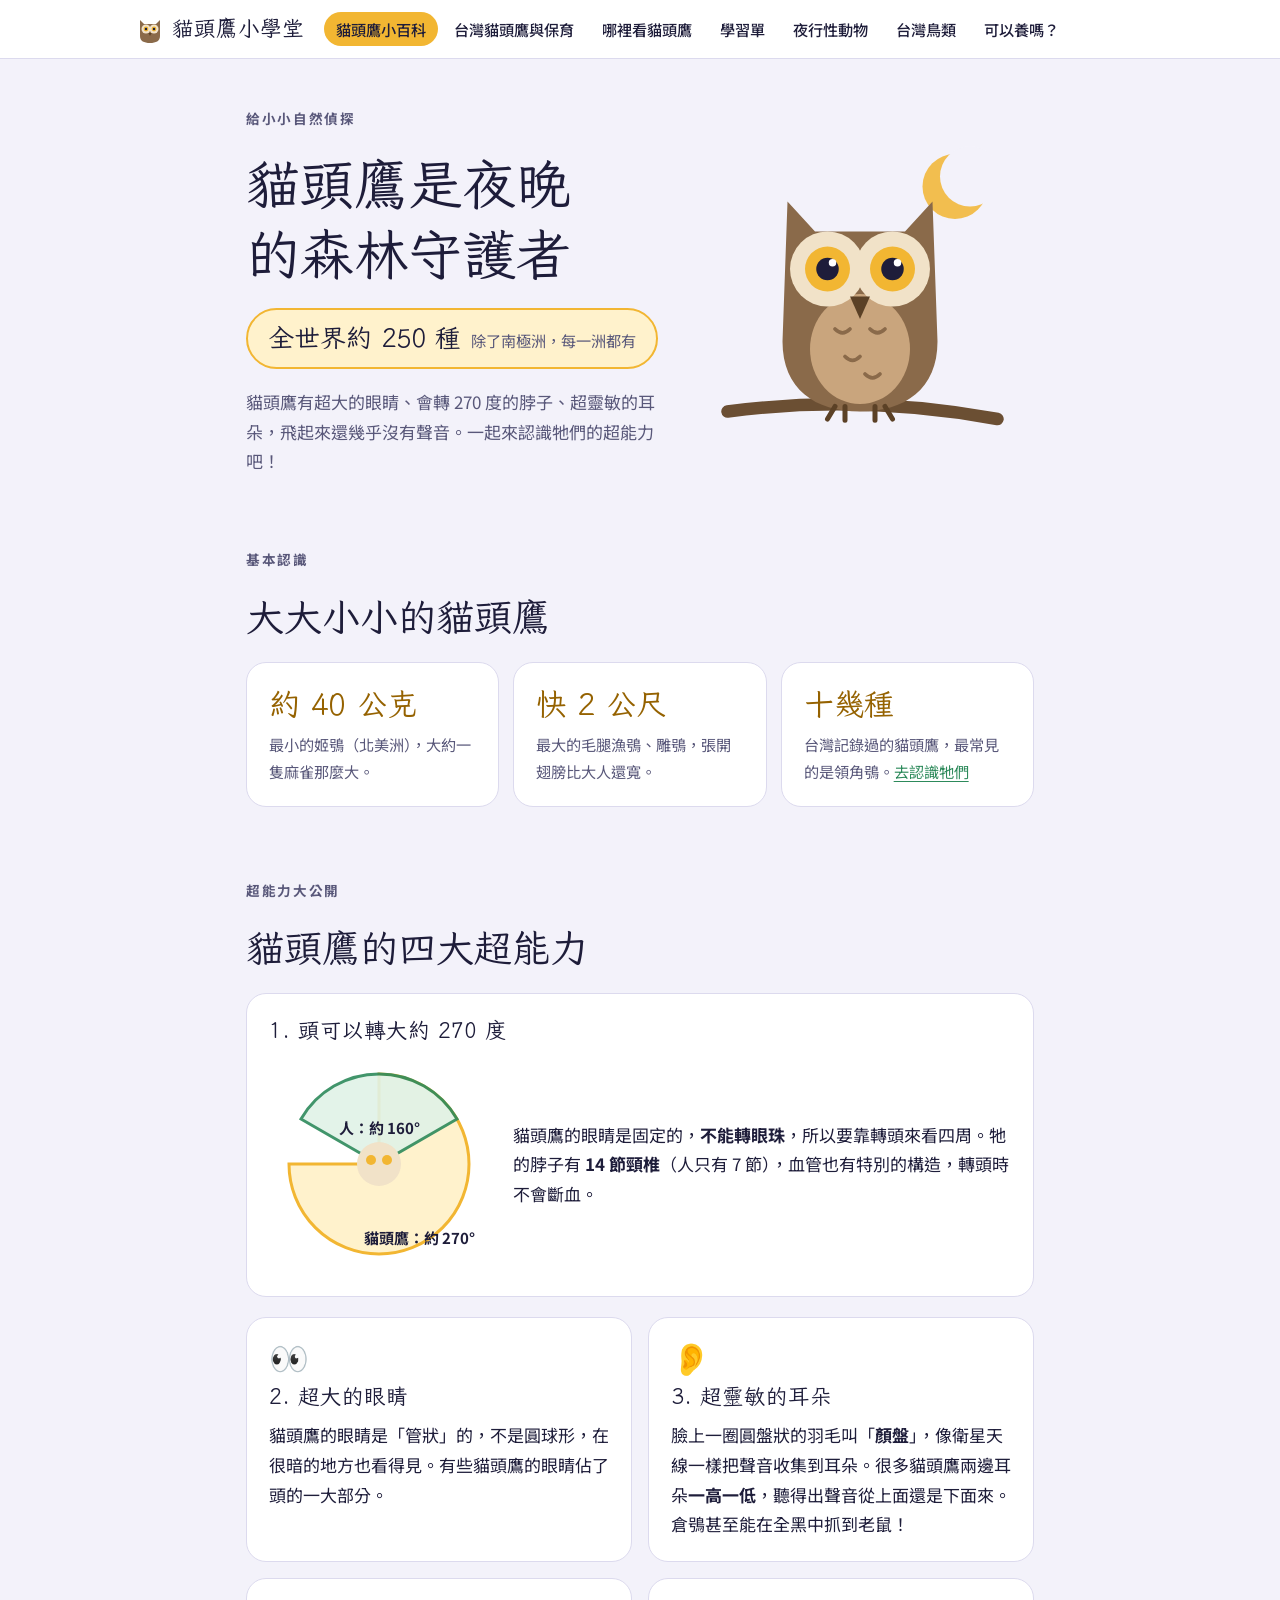
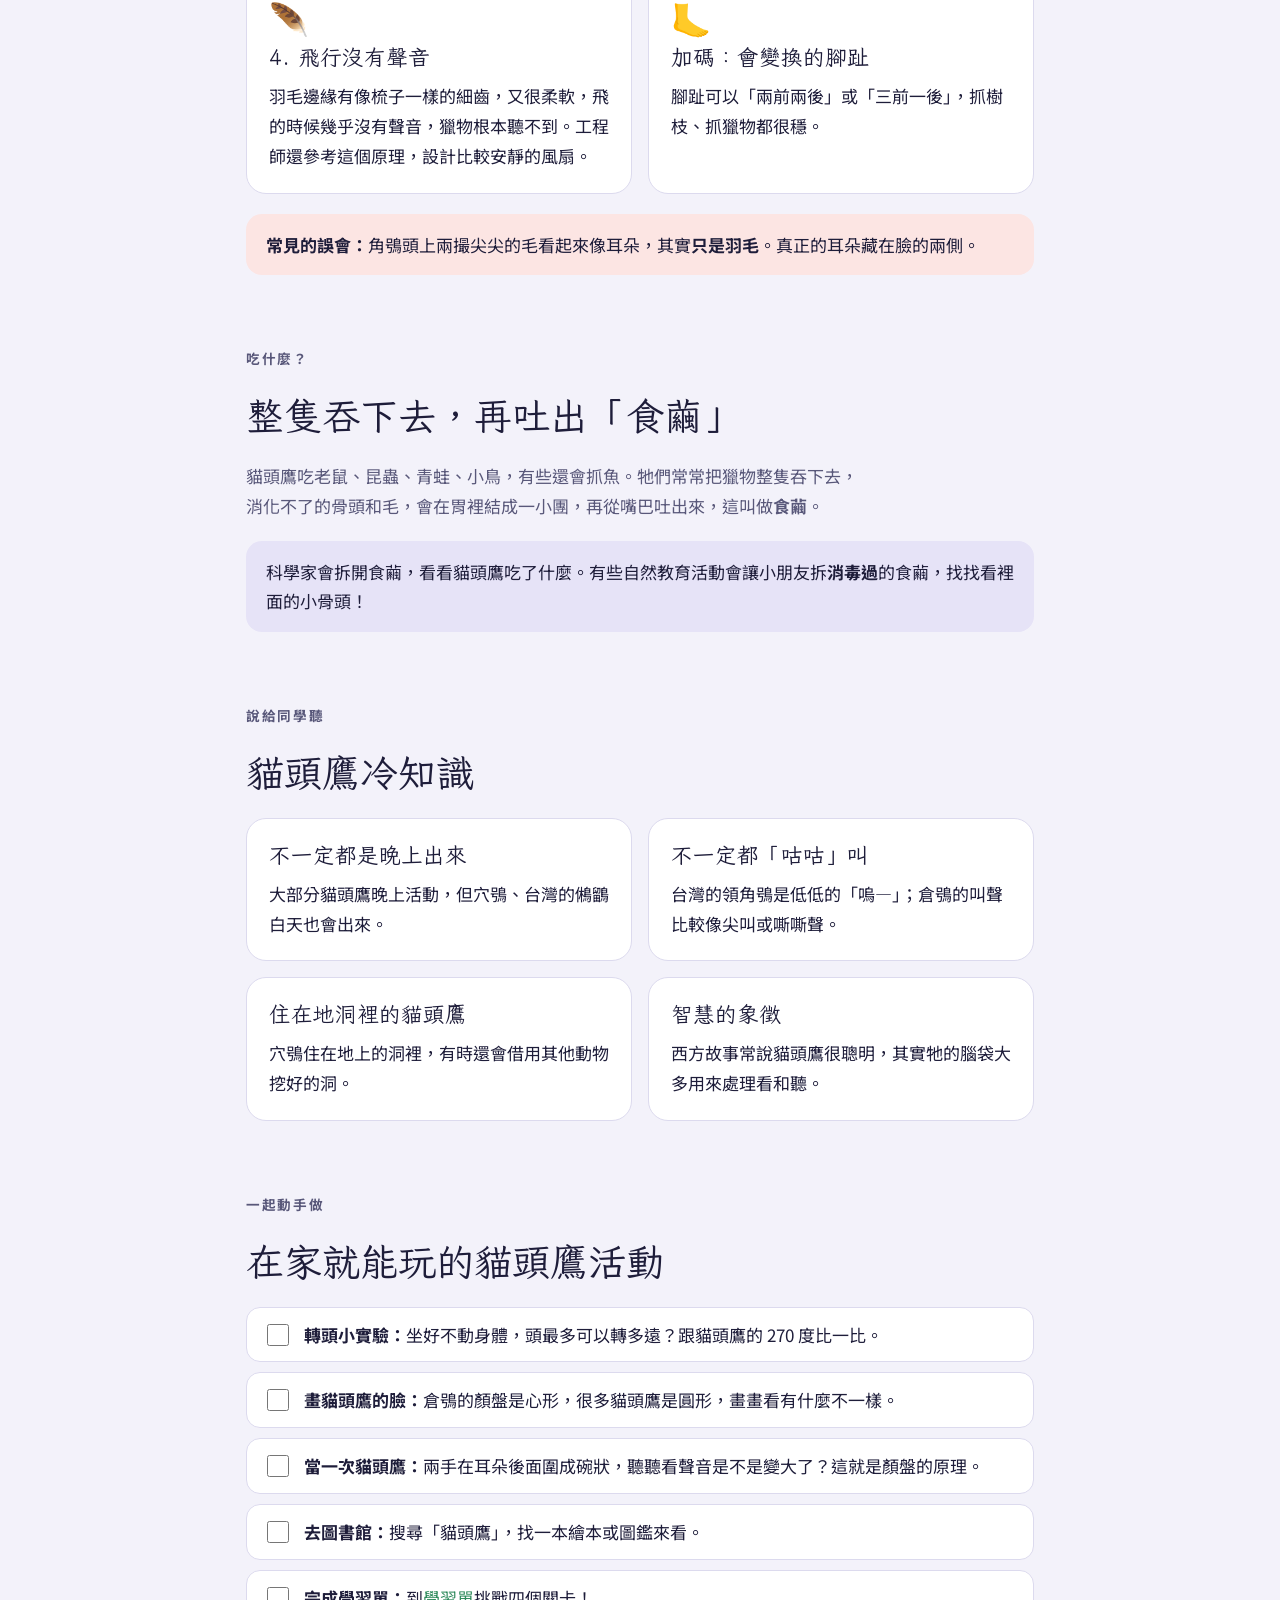
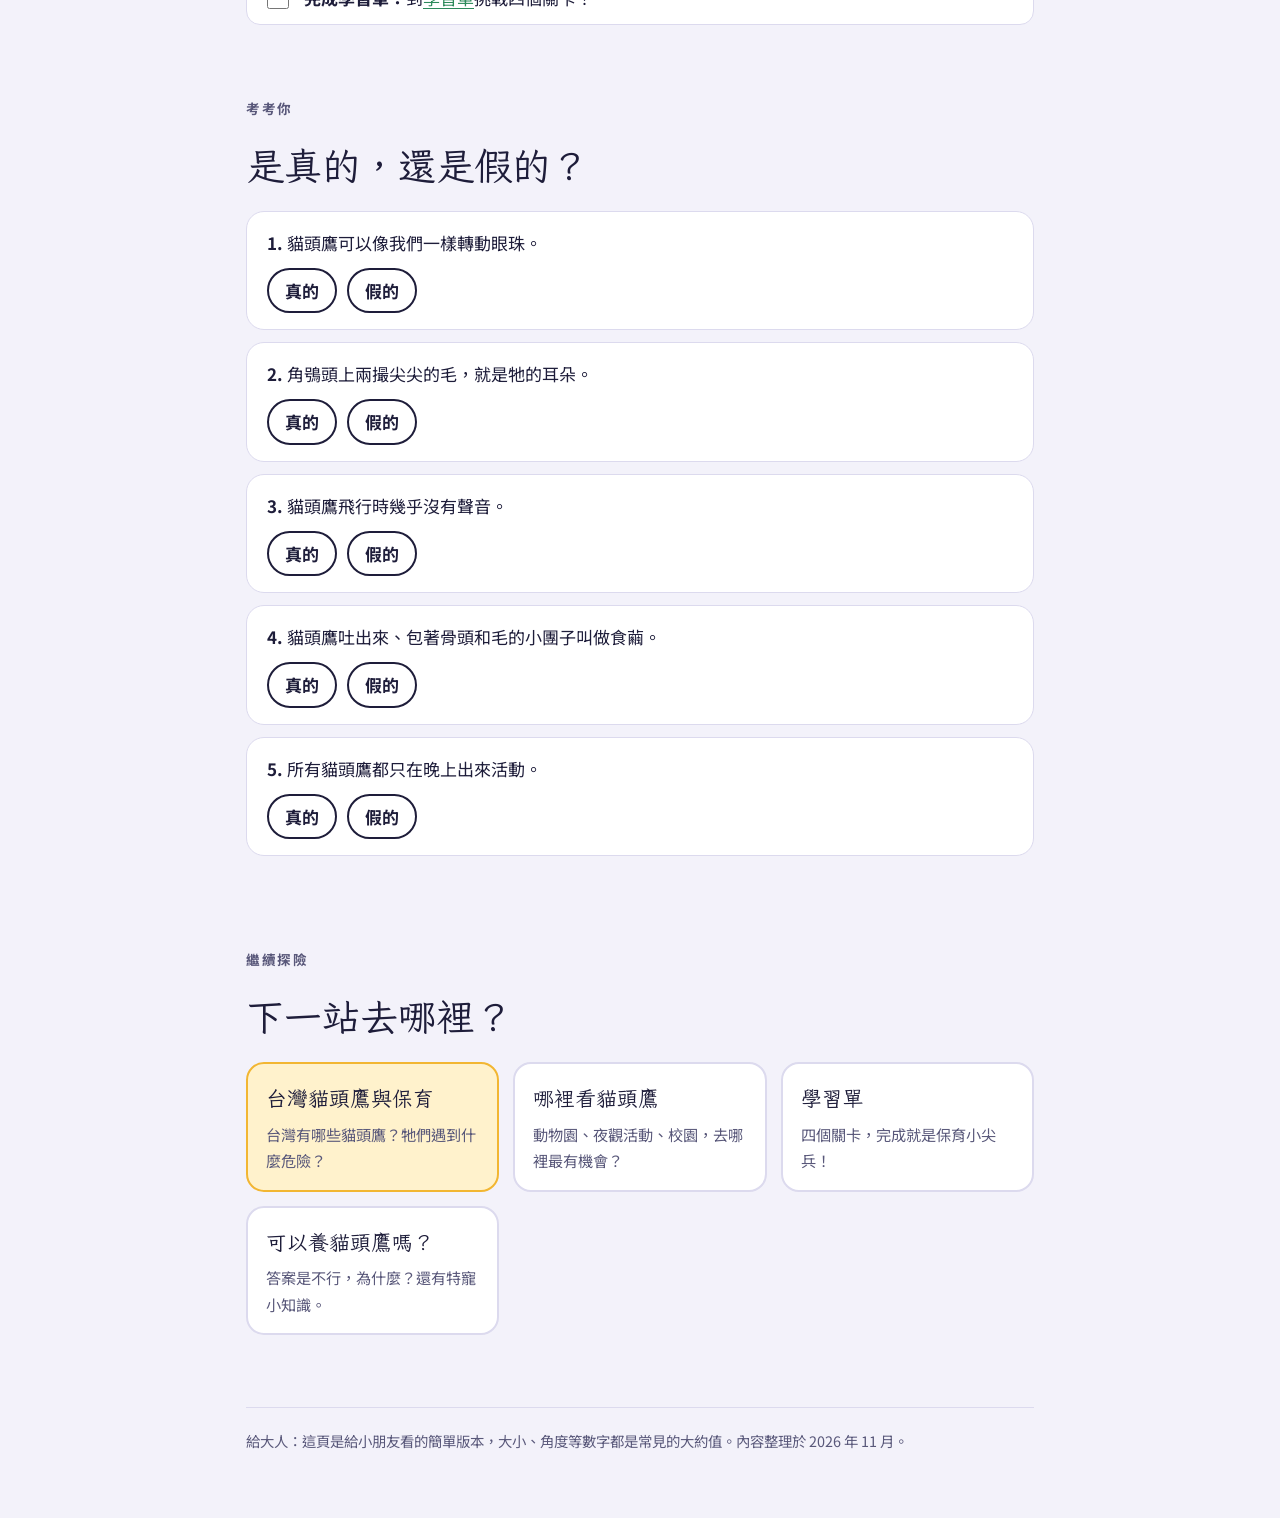
==== index.html @ 49dd3b27 "貓頭鷹小學堂：貓頭鷹小百科、台灣貓頭鷹保育、學習單與台灣自然資料" ====
<!doctype html>
<html lang="zh-Hant-TW">
<head>
<meta charset="utf-8">
<meta name="viewport" content="width=device-width, initial-scale=1, viewport-fit=cover">
<title>貓頭鷹小百科｜貓頭鷹小學堂</title>
<meta name="description" content="給小朋友的貓頭鷹小百科：轉頭 270 度、超大眼睛、安靜飛行、食繭，還有小測驗。">
<link rel="preconnect" href="https://fonts.googleapis.com">
<link rel="preconnect" href="https://fonts.gstatic.com" crossorigin>
<link rel="stylesheet" href="https://fonts.googleapis.com/css2?family=Iansui&family=Noto+Sans+TC:wght@400;500;700&display=swap">
<link rel="stylesheet" href="assets/style.css">
<style>
.head-turn { display: grid; grid-template-columns: 220px 1fr; gap: 24px; align-items: center; }
.head-turn svg { width: 100%; max-width: 220px; justify-self: center; }
.dial-arc { fill: var(--moon-soft); stroke: var(--moon); stroke-width: 3; }
.dial-you { fill: var(--leaf-soft); stroke: var(--leaf); stroke-width: 3; }
.dial-lbl { fill: var(--ink); font-family: var(--body); font-size: 15px; font-weight: 700; }
@media (max-width: 640px) { .head-turn { grid-template-columns: 1fr; } .head-turn svg { max-width: 180px; } }
</style>
</head>
<body>
<header class="site-head">
  <nav class="nav" aria-label="網站導覽">
    <a class="brand" href="index.html"><svg viewBox="0 0 28 30" aria-hidden="true"><path d="M4 6 L8 10 L20 10 L24 6 L24 22 C24 27 20 29 14 29 C8 29 4 27 4 22 Z" class="owl-body"/><circle cx="10" cy="15" r="4.5" class="owl-face"/><circle cx="18" cy="15" r="4.5" class="owl-face"/><circle cx="10" cy="15" r="2.4" class="owl-eye"/><circle cx="18" cy="15" r="2.4" class="owl-eye"/><circle cx="10" cy="15" r="1.2" class="owl-pupil"/><circle cx="18" cy="15" r="1.2" class="owl-pupil"/><path d="M12.5 19 L15.5 19 L14 22 Z" class="owl-beak"/></svg>貓頭鷹小學堂</a>
    <ul>
      <li><a href="index.html" aria-current="page">貓頭鷹小百科</a></li>
      <li><a href="taiwan-owls.html">台灣貓頭鷹與保育</a></li>
      <li><a href="where.html">哪裡看貓頭鷹</a></li>
      <li><a href="worksheet.html">學習單</a></li>
      <li><a href="nocturnal.html">夜行性動物</a></li>
      <li><a href="birds.html">台灣鳥類</a></li>
      <li><a href="pets.html">可以養嗎？</a></li>
    </ul>
  </nav>
</header>

<main class="wrap">

  <header class="hero">
    <div class="hero-text">
      <p class="eyebrow">給小小自然偵探</p>
      <h1>貓頭鷹是夜晚的森林守護者</h1>
      <p class="answer">全世界約 250 種<small>除了南極洲，每一洲都有</small></p>
      <p class="lede">貓頭鷹有超大的眼睛、會轉 270 度的脖子、超靈敏的耳朵，飛起來還幾乎沒有聲音。一起來認識牠們的超能力吧！</p>
    </div>
    <svg viewBox="0 0 240 260" role="img" aria-label="一隻停在樹枝上的貓頭鷹，旁邊有月亮">
      <circle cx="196" cy="46" r="26" fill="var(--moon)" opacity="0.85"/>
      <circle cx="208" cy="38" r="24" fill="var(--bg)"/>
      <path class="owl-branch" d="M14 226 Q120 212 230 232"/>
      <path class="owl-body" d="M62 58 L84 82 L156 82 L178 58 L182 170 C182 208 156 226 120 226 C84 226 58 208 58 170 Z"/>
      <ellipse cx="120" cy="176" rx="40" ry="44" class="owl-belly"/>
      <path d="M100 160 q6 6 12 0 M128 160 q6 6 12 0 M108 182 q6 6 12 0 M124 196 q6 6 12 0" stroke="var(--owl)" stroke-width="3" fill="none" stroke-linecap="round"/>
      <circle cx="94" cy="112" r="30" class="owl-face"/>
      <circle cx="146" cy="112" r="30" class="owl-face"/>
      <circle cx="94" cy="112" r="18" class="owl-eye"/>
      <circle cx="146" cy="112" r="18" class="owl-eye"/>
      <circle cx="94" cy="112" r="9" class="owl-pupil"/>
      <circle cx="146" cy="112" r="9" class="owl-pupil"/>
      <circle cx="98" cy="107" r="3" fill="#fff"/>
      <circle cx="150" cy="107" r="3" fill="#fff"/>
      <path d="M112 134 L128 134 L120 152 Z" class="owl-beak"/>
      <path class="owl-feet" d="M100 222 l-6 10 M108 222 l0 11 M132 222 l0 11 M140 222 l6 10"/>
    </svg>
  </header>

  <section aria-labelledby="size">
    <p class="eyebrow">基本認識</p>
    <h2 id="size">大大小小的貓頭鷹</h2>
    <div class="grid-3">
      <div class="card fact"><span class="big">約 40 公克</span><p>最小的姬鴞（北美洲），大約一隻麻雀那麼大。</p></div>
      <div class="card fact"><span class="big">快 2 公尺</span><p>最大的毛腿漁鴞、雕鴞，張開翅膀比大人還寬。</p></div>
      <div class="card fact"><span class="big">十幾種</span><p>台灣記錄過的貓頭鷹，最常見的是領角鴞。<a href="taiwan-owls.html">去認識牠們</a></p></div>
    </div>
  </section>

  <section aria-labelledby="powers">
    <p class="eyebrow">超能力大公開</p>
    <h2 id="powers">貓頭鷹的四大超能力</h2>

    <div class="card">
      <h3>1. 頭可以轉大約 270 度</h3>
      <div class="head-turn">
        <svg viewBox="0 0 220 220" role="img" aria-label="比較圖：貓頭鷹頭可以轉約 270 度，人大約 160 度">
          <path class="dial-arc" d="M110 110 L110 20 A90 90 0 1 1 20 110 Z"/>
          <path class="dial-you" d="M110 110 L32 65 A90 90 0 0 1 188 65 Z" opacity="0.9"/>
          <circle cx="110" cy="110" r="22" class="owl-face"/>
          <circle cx="102" cy="106" r="5" class="owl-eye"/><circle cx="118" cy="106" r="5" class="owl-eye"/>
          <text class="dial-lbl" x="110" y="80" text-anchor="middle">人：約 160°</text>
          <text class="dial-lbl" x="150" y="190" text-anchor="middle">貓頭鷹：約 270°</text>
        </svg>
        <p>貓頭鷹的眼睛是固定的，<b>不能轉眼珠</b>，所以要靠轉頭來看四周。牠的脖子有 <b>14 節頸椎</b>（人只有 7 節），血管也有特別的構造，轉頭時不會斷血。</p>
      </div>
    </div>

    <div class="grid-2">
      <div class="card">
        <span class="icon" aria-hidden="true">👀</span>
        <h3>2. 超大的眼睛</h3>
        <p>貓頭鷹的眼睛是「管狀」的，不是圓球形，在很暗的地方也看得見。有些貓頭鷹的眼睛佔了頭的一大部分。</p>
      </div>
      <div class="card">
        <span class="icon" aria-hidden="true">👂</span>
        <h3>3. 超靈敏的耳朵</h3>
        <p>臉上一圈圓盤狀的羽毛叫「<b>顏盤</b>」，像衛星天線一樣把聲音收集到耳朵。很多貓頭鷹兩邊耳朵<b>一高一低</b>，聽得出聲音從上面還是下面來。倉鴞甚至能在全黑中抓到老鼠！</p>
      </div>
      <div class="card">
        <span class="icon" aria-hidden="true">🪶</span>
        <h3>4. 飛行沒有聲音</h3>
        <p>羽毛邊緣有像梳子一樣的細齒，又很柔軟，飛的時候幾乎沒有聲音，獵物根本聽不到。工程師還參考這個原理，設計比較安靜的風扇。</p>
      </div>
      <div class="card">
        <span class="icon" aria-hidden="true">🦶</span>
        <h3>加碼：會變換的腳趾</h3>
        <p>腳趾可以「兩前兩後」或「三前一後」，抓樹枝、抓獵物都很穩。</p>
      </div>
    </div>
    <p class="note-berry"><b>常見的誤會：</b>角鴞頭上兩撮尖尖的毛看起來像耳朵，其實<b>只是羽毛</b>。真正的耳朵藏在臉的兩側。</p>
  </section>

  <section aria-labelledby="food">
    <p class="eyebrow">吃什麼？</p>
    <h2 id="food">整隻吞下去，再吐出「食繭」</h2>
    <p class="lede">貓頭鷹吃老鼠、昆蟲、青蛙、小鳥，有些還會抓魚。牠們常常把獵物整隻吞下去，消化不了的骨頭和毛，會在胃裡結成一小團，再從嘴巴吐出來，這叫做<b>食繭</b>。</p>
    <p class="note-dusk">科學家會拆開食繭，看看貓頭鷹吃了什麼。有些自然教育活動會讓小朋友拆<b>消毒過</b>的食繭，找找看裡面的小骨頭！</p>
  </section>

  <section aria-labelledby="fun">
    <p class="eyebrow">說給同學聽</p>
    <h2 id="fun">貓頭鷹冷知識</h2>
    <div class="grid-2">
      <div class="card"><h3>不一定都是晚上出來</h3><p>大部分貓頭鷹晚上活動，但穴鴞、台灣的鵂鶹白天也會出來。</p></div>
      <div class="card"><h3>不一定都「咕咕」叫</h3><p>台灣的領角鴞是低低的「嗚—」；倉鴞的叫聲比較像尖叫或嘶嘶聲。</p></div>
      <div class="card"><h3>住在地洞裡的貓頭鷹</h3><p>穴鴞住在地上的洞裡，有時還會借用其他動物挖好的洞。</p></div>
      <div class="card"><h3>智慧的象徵</h3><p>西方故事常說貓頭鷹很聰明，其實牠的腦袋大多用來處理看和聽。</p></div>
    </div>
  </section>

  <section aria-labelledby="try">
    <p class="eyebrow">一起動手做</p>
    <h2 id="try">在家就能玩的貓頭鷹活動</h2>
    <ul class="checklist">
      <li><label><input type="checkbox"><span><b>轉頭小實驗：</b>坐好不動身體，頭最多可以轉多遠？跟貓頭鷹的 270 度比一比。</span></label></li>
      <li><label><input type="checkbox"><span><b>畫貓頭鷹的臉：</b>倉鴞的顏盤是心形，很多貓頭鷹是圓形，畫畫看有什麼不一樣。</span></label></li>
      <li><label><input type="checkbox"><span><b>當一次貓頭鷹：</b>兩手在耳朵後面圍成碗狀，聽聽看聲音是不是變大了？這就是顏盤的原理。</span></label></li>
      <li><label><input type="checkbox"><span><b>去圖書館：</b>搜尋「貓頭鷹」，找一本繪本或圖鑑來看。</span></label></li>
      <li><label><input type="checkbox"><span><b>完成學習單：</b>到<a href="worksheet.html">學習單</a>挑戰四個關卡！</span></label></li>
    </ul>
  </section>

  <section aria-labelledby="quiz">
    <p class="eyebrow">考考你</p>
    <h2 id="quiz">是真的，還是假的？</h2>
    <div class="quiz" id="quizBox"></div>
    <p class="score" id="score" aria-live="polite"></p>
  </section>

  <section aria-labelledby="more">
    <p class="eyebrow">繼續探險</p>
    <h2 id="more">下一站去哪裡？</h2>
    <div class="next">
      <a class="star" href="taiwan-owls.html"><b>台灣貓頭鷹與保育</b><span>台灣有哪些貓頭鷹？牠們遇到什麼危險？</span></a>
      <a href="where.html"><b>哪裡看貓頭鷹</b><span>動物園、夜觀活動、校園，去哪裡最有機會？</span></a>
      <a href="worksheet.html"><b>學習單</b><span>四個關卡，完成就是保育小尖兵！</span></a>
      <a href="pets.html"><b>可以養貓頭鷹嗎？</b><span>答案是不行，為什麼？還有特寵小知識。</span></a>
    </div>
  </section>

  <footer class="site-foot">
    <p>給大人：這頁是給小朋友看的簡單版本，大小、角度等數字都是常見的大約值。內容整理於 2026 年 11 月。</p>
  </footer>
</main>

<script src="assets/quiz.js"></script>
<script>
renderQuiz(document.getElementById("quizBox"), document.getElementById("score"), [
  ["貓頭鷹可以像我們一樣轉動眼珠。", false, "這是假的。牠的眼睛是固定的，所以要靠轉頭來看。"],
  ["角鴞頭上兩撮尖尖的毛，就是牠的耳朵。", false, "這是假的。那只是羽毛，真正的耳朵在臉的兩側。"],
  ["貓頭鷹飛行時幾乎沒有聲音。", true, "這是真的。柔軟又有細齒的羽毛讓牠安靜飛行。"],
  ["貓頭鷹吐出來、包著骨頭和毛的小團子叫做食繭。", true, "這是真的。科學家會研究食繭，知道貓頭鷹吃了什麼。"],
  ["所有貓頭鷹都只在晚上出來活動。", false, "這是假的。像穴鴞、鵂鶹白天也會出來。"]
]);
</script>
</body>
</html>
---- assets/style.css ----
/* 貓頭鷹小學堂: one friendly reading column per page, dusk-tinted ground, moon accent. */
:root {
  --bg: #f3f2fa;
  --surface: #ffffff;
  --ink: #1e1d3a;
  --muted: #59587a;
  --line: #dcdaee;
  --dusk-soft: #e6e3f7;
  --moon: #f2b632;
  --moon-deep: #956200;
  --moon-soft: #fff2cc;
  --leaf: #2d8a5b;
  --leaf-soft: #e0f2e7;
  --berry: #c3413c;
  --berry-soft: #fce5e3;
  --owl: #8a6a4a;
  --owl-light: #c9a57d;
  --owl-face: #f1e2c8;
  --display: "Iansui", "Noto Sans TC", "PingFang TC", "Microsoft JhengHei", sans-serif;
  --body: "Noto Sans TC", "PingFang TC", "Microsoft JhengHei", sans-serif;
  color-scheme: light;
}
@media (prefers-color-scheme: dark) {
  :root:not([data-theme="light"]) {
    --bg: #12122a; --surface: #1c1c3a; --ink: #eeedfb; --muted: #aeacd0; --line: #2f2e55;
    --dusk-soft: #25244a; --moon: #f5c44c; --moon-deep: #f5c44c; --moon-soft: #3a3118;
    --leaf: #5fc28d; --leaf-soft: #173a2a; --berry: #f07f7a; --berry-soft: #3d1f22;
    --owl: #b08b63; --owl-light: #d6b48c; --owl-face: #efe0c6;
    color-scheme: dark;
  }
}
:root[data-theme="dark"] {
  --bg: #12122a; --surface: #1c1c3a; --ink: #eeedfb; --muted: #aeacd0; --line: #2f2e55;
  --dusk-soft: #25244a; --moon: #f5c44c; --moon-deep: #f5c44c; --moon-soft: #3a3118;
  --leaf: #5fc28d; --leaf-soft: #173a2a; --berry: #f07f7a; --berry-soft: #3d1f22;
  --owl: #b08b63; --owl-light: #d6b48c; --owl-face: #efe0c6;
  color-scheme: dark;
}

* { box-sizing: border-box; }
html { -webkit-text-size-adjust: 100%; }
body {
  margin: 0;
  background: var(--bg);
  color: var(--ink);
  font-family: var(--body);
  font-size: 17px;
  line-height: 1.75;
}
img, svg { max-width: 100%; }
a { color: var(--leaf); text-underline-offset: 3px; }
a:hover { text-decoration-thickness: 2px; }
[hidden] { display: none !important; }

/* Site header */
.site-head {
  position: sticky; top: 0; z-index: 20;
  background: var(--surface);
  border-bottom: 1px solid var(--line);
}
.nav {
  max-width: 1040px;
  margin: 0 auto;
  padding-left: max(16px, env(safe-area-inset-left, 0px));
  padding-right: max(16px, env(safe-area-inset-right, 0px));
  padding-block: 10px;
  display: flex; align-items: center; gap: 8px 20px; flex-wrap: wrap;
}
.brand {
  font-family: var(--display);
  font-size: 1.35rem;
  color: var(--ink);
  text-decoration: none;
  display: inline-flex; align-items: center; gap: 8px;
}
.brand svg { width: 28px; height: 30px; }
.nav ul { list-style: none; margin: 0; padding: 0; display: flex; gap: 4px; flex-wrap: wrap; }
.nav ul a {
  display: block;
  padding: 4px 12px;
  border-radius: 999px;
  color: var(--ink);
  text-decoration: none;
  font-weight: 500;
  font-size: 0.95rem;
}
.nav ul a:hover { background: var(--moon-soft); }
.nav ul a[aria-current="page"] { background: var(--moon); color: #1e1d3a; }
.nav ul a:focus-visible, .btn:focus-visible, .brand:focus-visible, summary:focus-visible { outline: 3px solid var(--moon); outline-offset: 2px; }

/* Layout */
.wrap {
  max-width: 820px;
  margin: 0 auto;
  padding-left: max(16px, env(safe-area-inset-left, 0px));
  padding-right: max(16px, env(safe-area-inset-right, 0px));
  padding-block: 0 64px;
  display: flex; flex-direction: column; gap: 72px;
}
h1, h2, h3 { font-family: var(--display); font-weight: 400; text-wrap: balance; margin: 0; line-height: 1.3; }
h1 { font-size: clamp(2.2rem, 6.5vw, 3.4rem); }
h2 { font-size: clamp(1.8rem, 4.5vw, 2.4rem); }
h3 { font-size: 1.35rem; }
p { margin: 0; }
.eyebrow { font-size: 0.85rem; letter-spacing: 0.12em; color: var(--muted); font-weight: 700; }
.lede { color: var(--muted); max-width: 36em; }
section { display: flex; flex-direction: column; gap: 20px; }
ul.plain, ol.plain { margin: 0; padding-left: 1.3em; display: flex; flex-direction: column; gap: 6px; }

/* Hero */
.hero {
  display: grid; grid-template-columns: 1.2fr 1fr; gap: 24px; align-items: center;
  padding-top: 48px;
}
.hero-text { display: flex; flex-direction: column; gap: 18px; min-width: 0; }
.hero svg { width: 100%; max-width: 300px; justify-self: center; }
.answer {
  align-self: flex-start;
  display: inline-flex; align-items: baseline; gap: 10px; flex-wrap: wrap;
  background: var(--moon-soft);
  border: 2px solid var(--moon);
  border-radius: 999px;
  padding: 6px 20px;
  font-family: var(--display);
  font-size: 1.6rem;
}
.answer.no { background: var(--berry-soft); border-color: var(--berry); }
.answer small { font-family: var(--body); font-size: 0.95rem; color: var(--muted); }

/* Generic blocks */
.card {
  background: var(--surface);
  border: 1px solid var(--line);
  border-radius: 20px;
  padding: 22px;
  display: flex; flex-direction: column; gap: 10px;
  min-width: 0;
}
.card .icon { font-size: 2rem; line-height: 1; }
.grid-2 { display: grid; grid-template-columns: 1fr 1fr; gap: 16px; }
.grid-3 { display: grid; grid-template-columns: repeat(3, 1fr); gap: 14px; }
.note-dusk { background: var(--dusk-soft); border-radius: 16px; padding: 16px 20px; }
.note-berry { background: var(--berry-soft); border-radius: 16px; padding: 16px 20px; }
.note-moon { background: var(--moon-soft); border-radius: 16px; padding: 16px 20px; }
.note-leaf { background: var(--leaf-soft); border-radius: 16px; padding: 16px 20px; }
.note { font-size: 0.9rem; color: var(--muted); }
.kid {
  font-family: var(--display);
  font-size: 1.3rem;
  background: var(--moon-soft);
  border-left: 6px solid var(--moon);
  border-radius: 0 16px 16px 0;
  padding: 14px 20px;
}
.fact .big { font-family: var(--display); font-size: 1.9rem; color: var(--moon-deep); line-height: 1.2; }
.fact p { font-size: 0.95rem; color: var(--muted); }
.tag {
  display: inline-block; font-size: 0.8rem; font-weight: 700;
  padding: 1px 10px; border-radius: 999px; white-space: nowrap;
  background: var(--dusk-soft); color: var(--ink);
}
.tag.red { background: var(--berry-soft); color: var(--berry); }
.tag.green { background: var(--leaf-soft); color: var(--leaf); }

/* Tables */
.table-wrap { overflow-x: auto; background: var(--surface); border: 1px solid var(--line); border-radius: 16px; }
table { border-collapse: collapse; width: 100%; font-size: 0.95rem; }
th, td { padding: 10px 14px; text-align: left; border-bottom: 1px solid var(--line); vertical-align: top; }
th { font-weight: 700; background: var(--dusk-soft); white-space: nowrap; }
tr:last-child td { border-bottom: 0; }
td b { white-space: nowrap; }

/* Buttons */
.btn {
  font: inherit; font-weight: 700;
  border: 2px solid var(--ink);
  background: var(--surface); color: var(--ink);
  border-radius: 999px;
  padding: 6px 16px;
  cursor: pointer;
}
.btn:hover { background: var(--moon-soft); }
.btn.primary { background: var(--moon); border-color: var(--moon); color: #1e1d3a; }
.btn:disabled { cursor: default; opacity: 0.6; }

/* Next page links */
.next { display: grid; grid-template-columns: repeat(auto-fit, minmax(220px, 1fr)); gap: 14px; }
.next a {
  display: flex; flex-direction: column; gap: 4px;
  background: var(--surface);
  border: 2px solid var(--line);
  border-radius: 18px;
  padding: 16px 18px;
  color: var(--ink);
  text-decoration: none;
}
.next a:hover { border-color: var(--moon); }
.next a b { font-family: var(--display); font-weight: 400; font-size: 1.3rem; }
.next a span { color: var(--muted); font-size: 0.95rem; }
.next a.star { border-color: var(--moon); background: var(--moon-soft); }

/* Quiz */
.quiz { display: flex; flex-direction: column; gap: 12px; }
.q {
  background: var(--surface);
  border: 1px solid var(--line);
  border-radius: 18px;
  padding: 16px 20px;
  display: flex; flex-direction: column; gap: 10px;
}
.q-row { display: flex; gap: 10px; flex-wrap: wrap; }
.q .result { font-weight: 500; }
.q .result.ok { color: var(--leaf); }
.q .result.no { color: var(--berry); }
.score { font-family: var(--display); font-size: 1.3rem; }

/* Checklist */
.checklist { display: flex; flex-direction: column; gap: 10px; margin: 0; padding: 0; list-style: none; }
.checklist label {
  display: flex; gap: 12px; align-items: flex-start;
  background: var(--surface); border: 1px solid var(--line); border-radius: 14px;
  padding: 12px 16px; cursor: pointer;
}
.checklist input { width: 22px; height: 22px; margin-top: 4px; accent-color: var(--leaf); flex: none; }

/* Details (answers, parent notes) */
details { background: var(--surface); border: 1px solid var(--line); border-radius: 16px; padding: 12px 18px; }
summary { cursor: pointer; font-weight: 700; }
details[open] summary { margin-bottom: 10px; }

/* Sources */
.sources { font-size: 0.9rem; color: var(--muted); display: flex; flex-direction: column; gap: 8px; }
.sources ul { margin: 0; padding-left: 1.2em; display: flex; flex-direction: column; gap: 2px; }

footer.site-foot {
  border-top: 1px solid var(--line);
  color: var(--muted);
  font-size: 0.9rem;
  padding-top: 20px;
  display: flex; flex-direction: column; gap: 14px;
}

/* Owl drawing helpers */
.owl-body { fill: var(--owl); }
.owl-belly { fill: var(--owl-light); }
.owl-face { fill: var(--owl-face); }
.owl-eye { fill: #f2b632; }
.owl-pupil { fill: #1e1d3a; }
.owl-beak { fill: #5b4126; }
.owl-branch { stroke: #6b4f33; stroke-width: 10; stroke-linecap: round; fill: none; }
.owl-feet { stroke: #5b4126; stroke-width: 4; stroke-linecap: round; fill: none; }

@media (max-width: 640px) {
  .wrap { gap: 56px; }
  .hero { grid-template-columns: 1fr; padding-top: 28px; }
  .hero svg { max-width: 200px; order: -1; }
  .grid-2 { grid-template-columns: 1fr; }
  .grid-3 { grid-template-columns: 1fr 1fr; }
  .nav ul a { padding: 4px 10px; font-size: 0.9rem; }
}
@media (max-width: 420px) {
  .grid-3 { grid-template-columns: 1fr; }
}
@media print {
  .site-head, .no-print, .next { display: none !important; }
  body { background: #fff; color: #000; font-size: 15px; }
  .wrap { gap: 28px; padding: 0; }
  .card, .q, .table-wrap, details { break-inside: avoid; }
}
@media (prefers-reduced-motion: reduce) {
  * { animation: none !important; transition: none !important; }
}
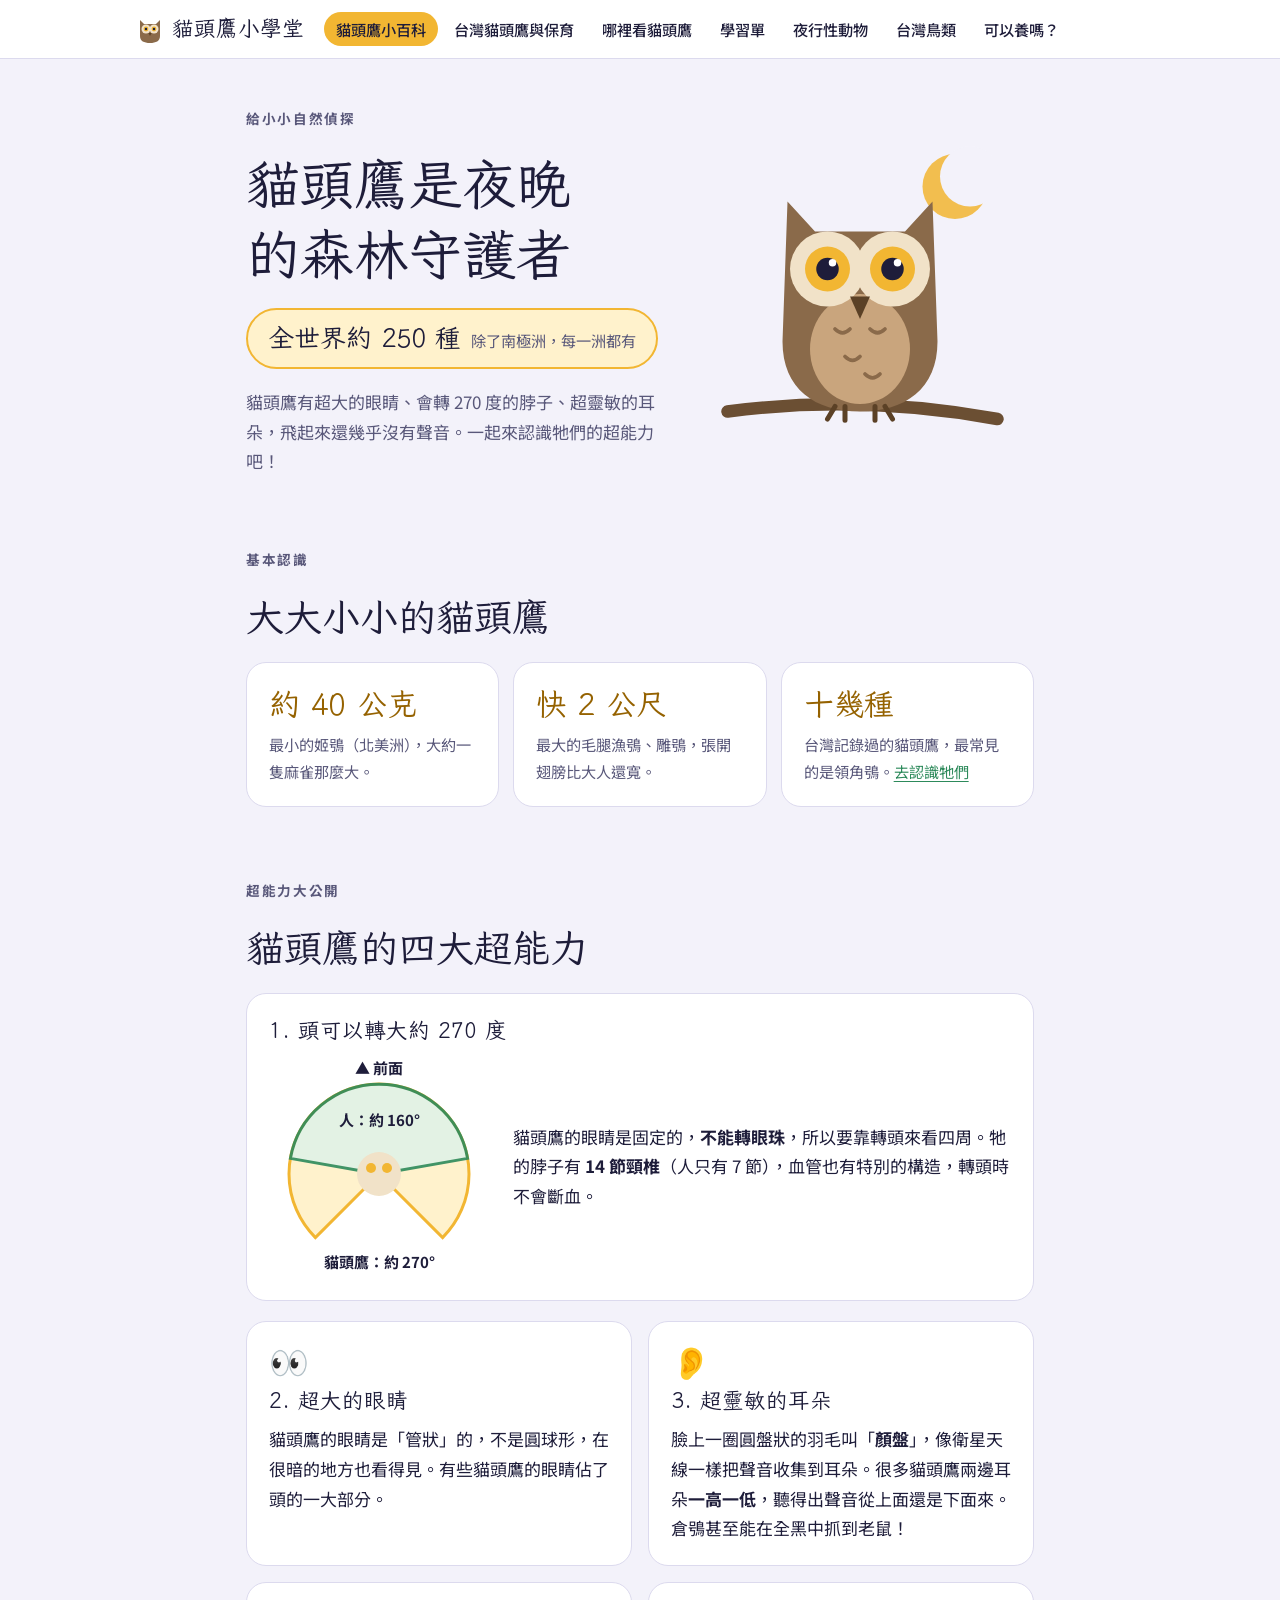
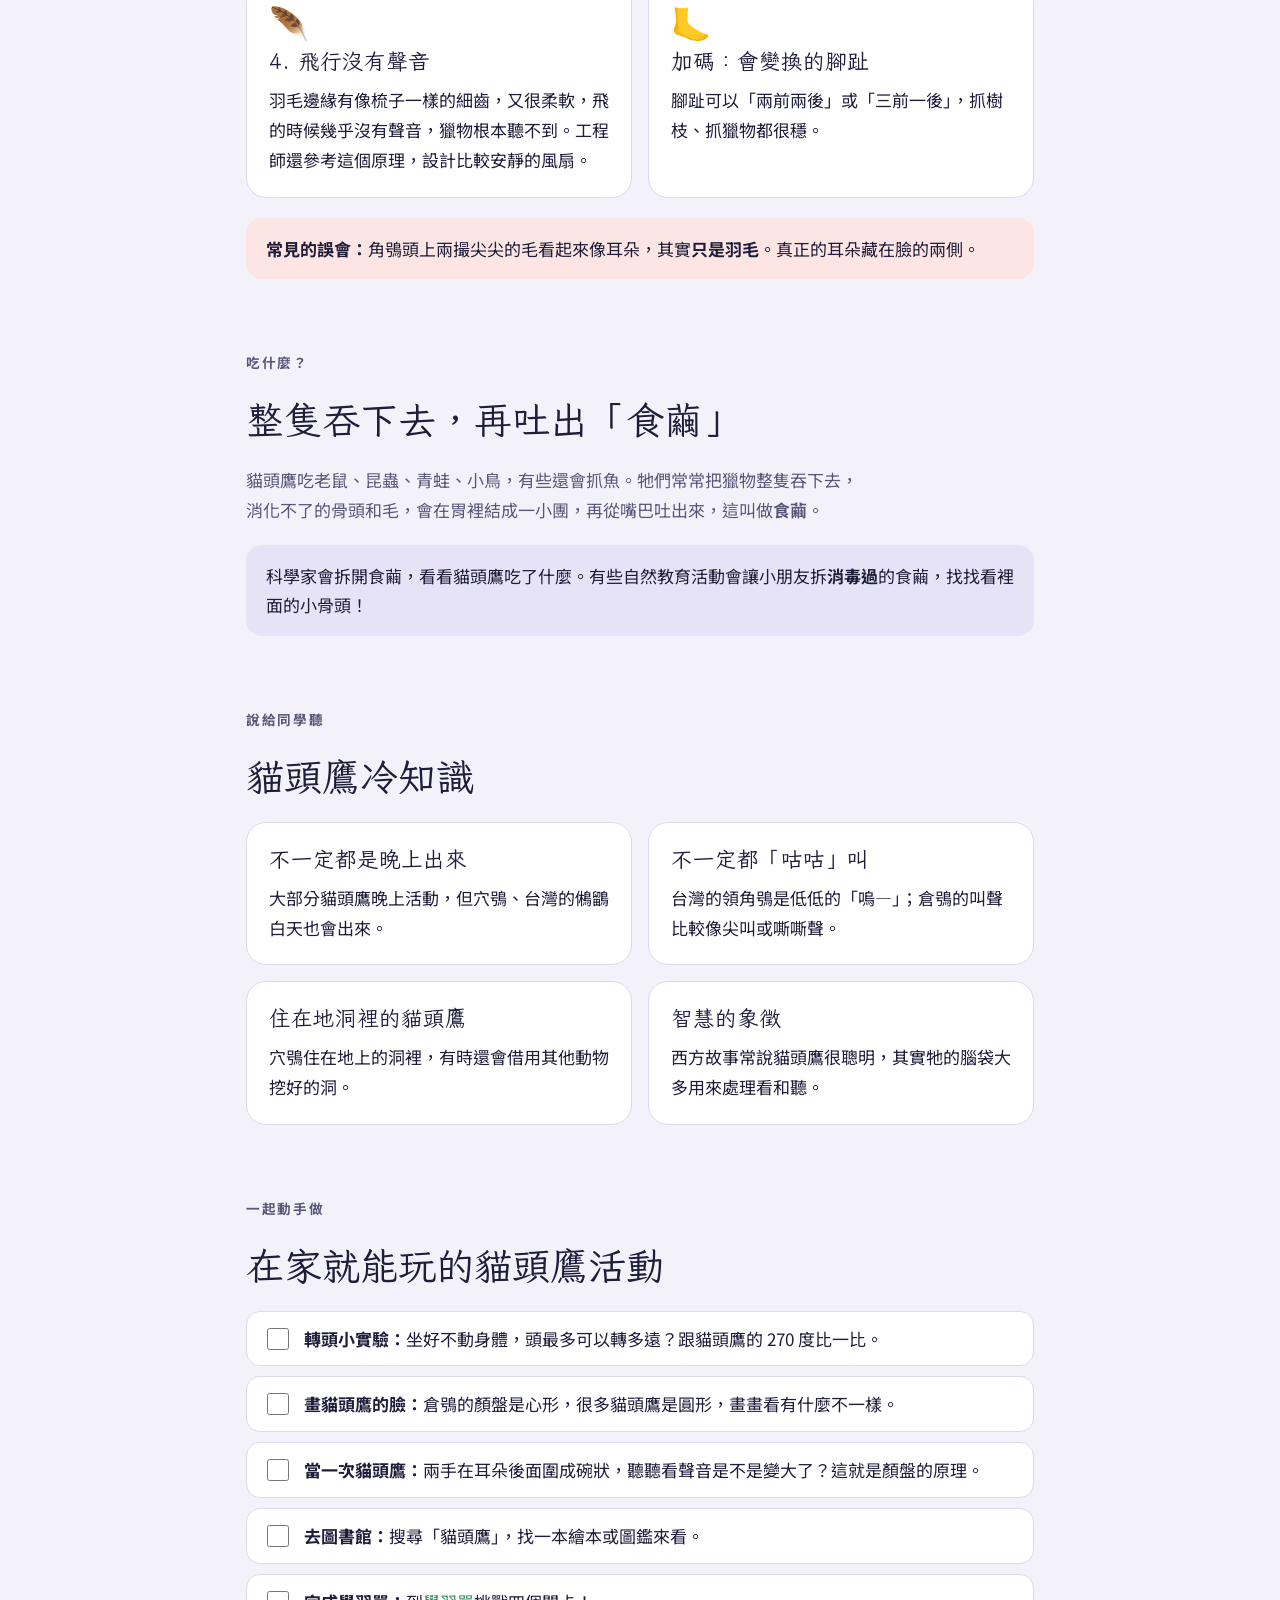
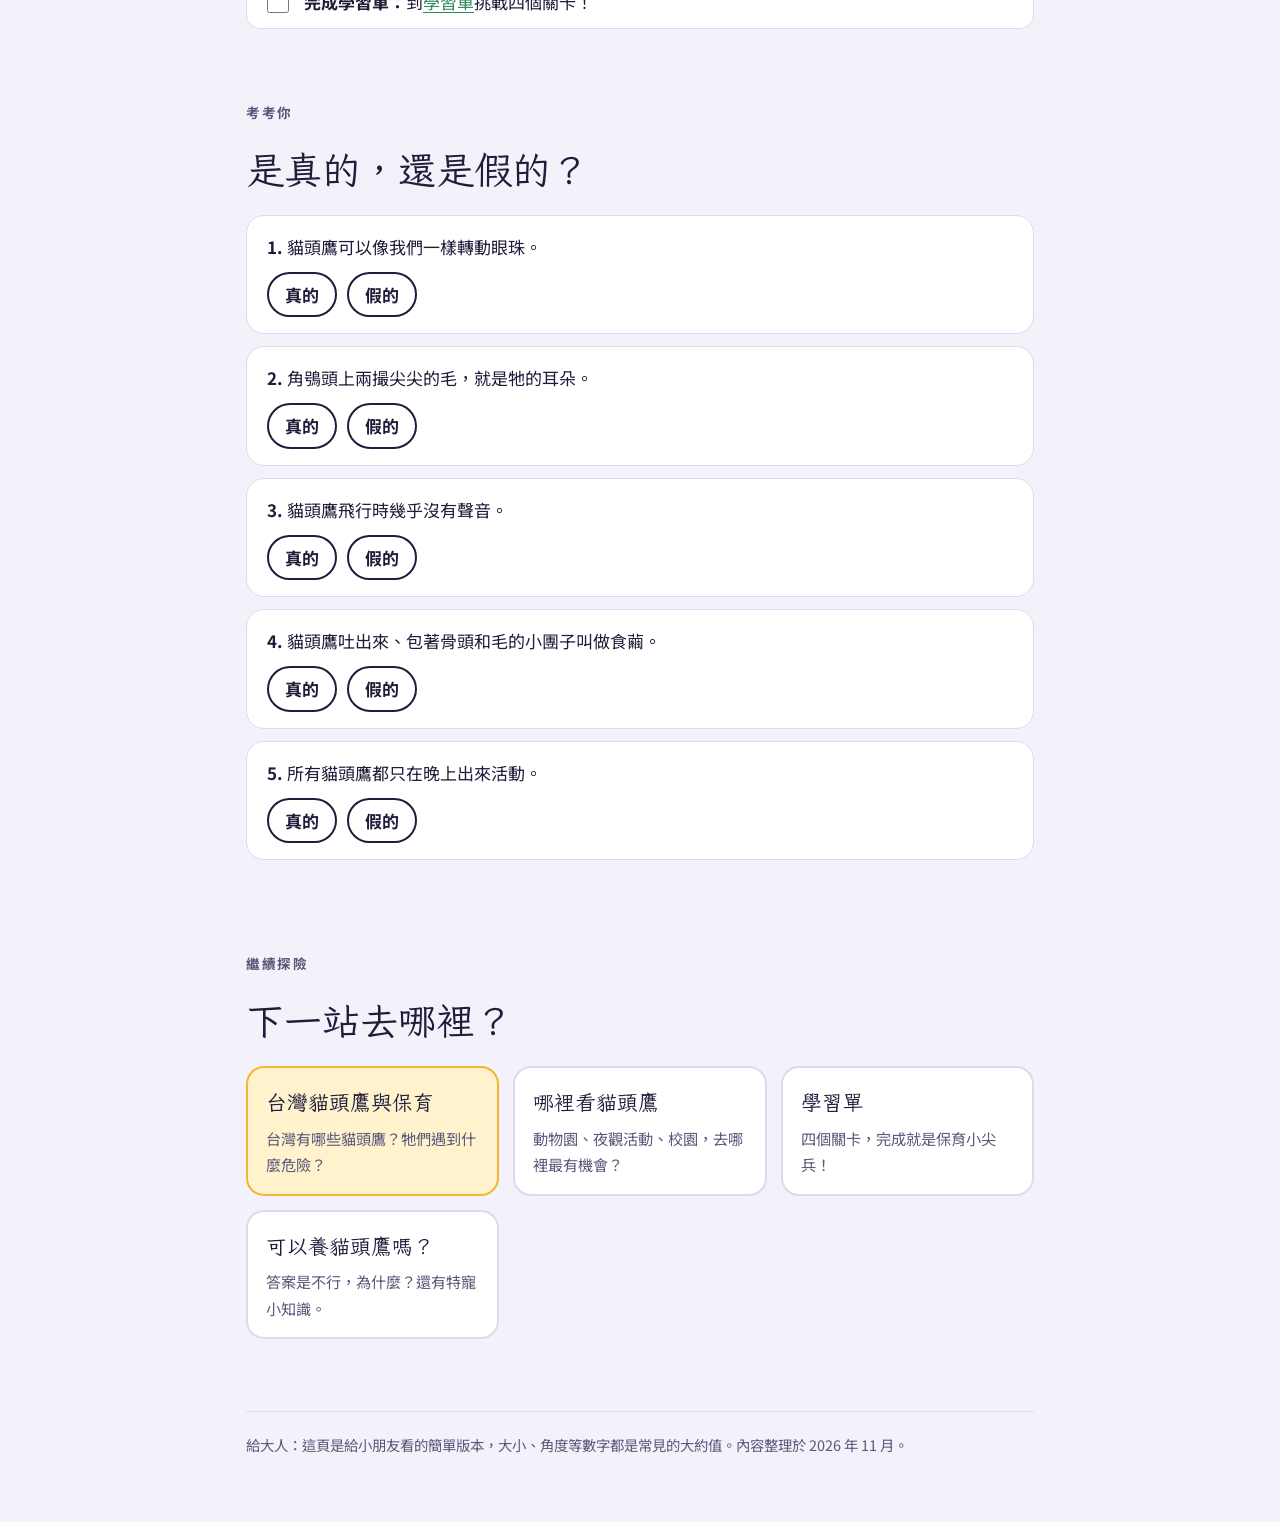
==== commit 64695e87: "修正轉頭比較圖置中與標題斷行" ====
--- a/index.html
+++ b/index.html
@@ -80,13 +80,14 @@
     <div class="card">
       <h3>1. 頭可以轉大約 270 度</h3>
       <div class="head-turn">
-        <svg viewBox="0 0 220 220" role="img" aria-label="比較圖：貓頭鷹頭可以轉約 270 度，人大約 160 度">
-          <path class="dial-arc" d="M110 110 L110 20 A90 90 0 1 1 20 110 Z"/>
-          <path class="dial-you" d="M110 110 L32 65 A90 90 0 0 1 188 65 Z" opacity="0.9"/>
-          <circle cx="110" cy="110" r="22" class="owl-face"/>
-          <circle cx="102" cy="106" r="5" class="owl-eye"/><circle cx="118" cy="106" r="5" class="owl-eye"/>
-          <text class="dial-lbl" x="110" y="80" text-anchor="middle">人：約 160°</text>
-          <text class="dial-lbl" x="150" y="190" text-anchor="middle">貓頭鷹：約 270°</text>
+        <svg viewBox="0 0 220 224" role="img" aria-label="比較圖：貓頭鷹頭可以轉約 270 度，人大約 160 度">
+          <path class="dial-arc" d="M110 120 L46.4 183.6 A90 90 0 1 1 173.6 183.6 Z"/>
+          <path class="dial-you" d="M110 120 L21.4 104.4 A90 90 0 0 1 198.6 104.4 Z" opacity="0.9"/>
+          <text class="dial-lbl" x="110" y="20" text-anchor="middle">▲ 前面</text>
+          <circle cx="110" cy="120" r="22" class="owl-face"/>
+          <circle cx="102" cy="114" r="5" class="owl-eye"/><circle cx="118" cy="114" r="5" class="owl-eye"/>
+          <text class="dial-lbl" x="110" y="72" text-anchor="middle">人：約 160°</text>
+          <text class="dial-lbl" x="110" y="214" text-anchor="middle">貓頭鷹：約 270°</text>
         </svg>
         <p>貓頭鷹的眼睛是固定的，<b>不能轉眼珠</b>，所以要靠轉頭來看四周。牠的脖子有 <b>14 節頸椎</b>（人只有 7 節），血管也有特別的構造，轉頭時不會斷血。</p>
       </div>
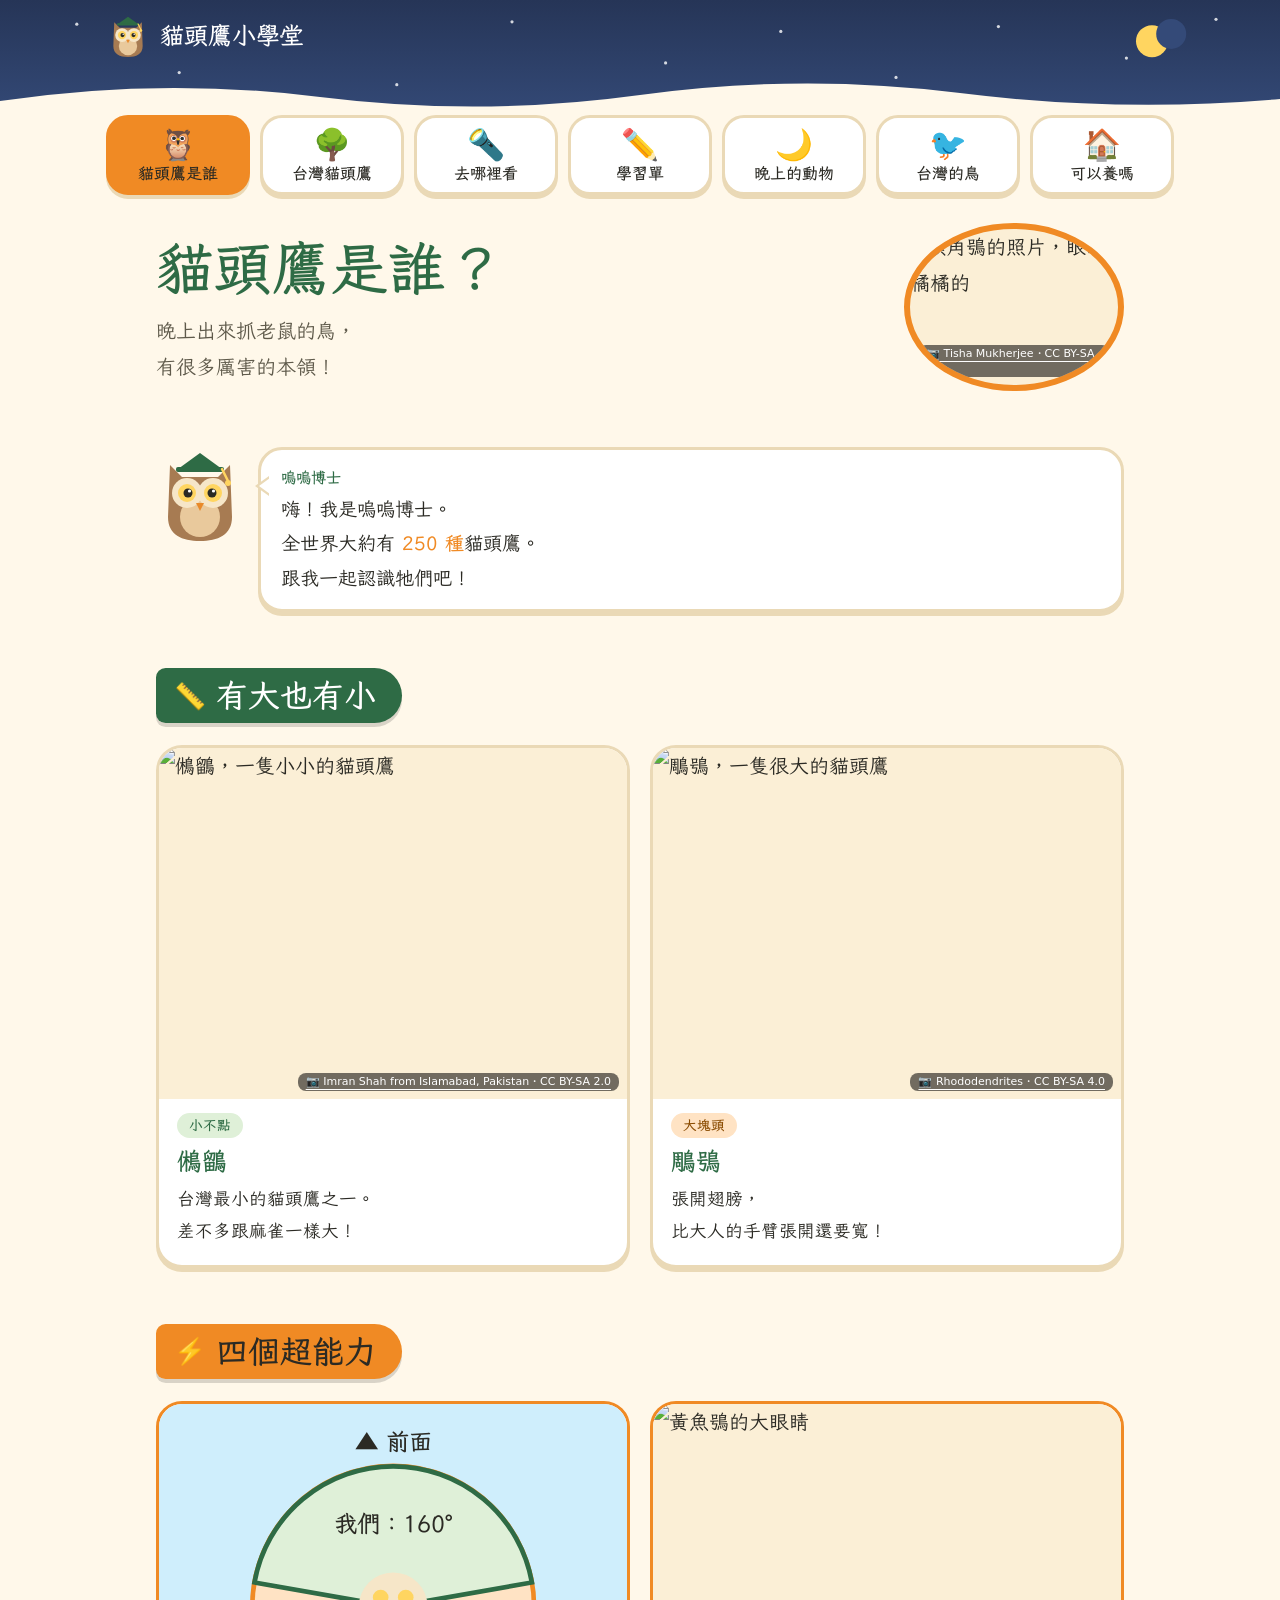
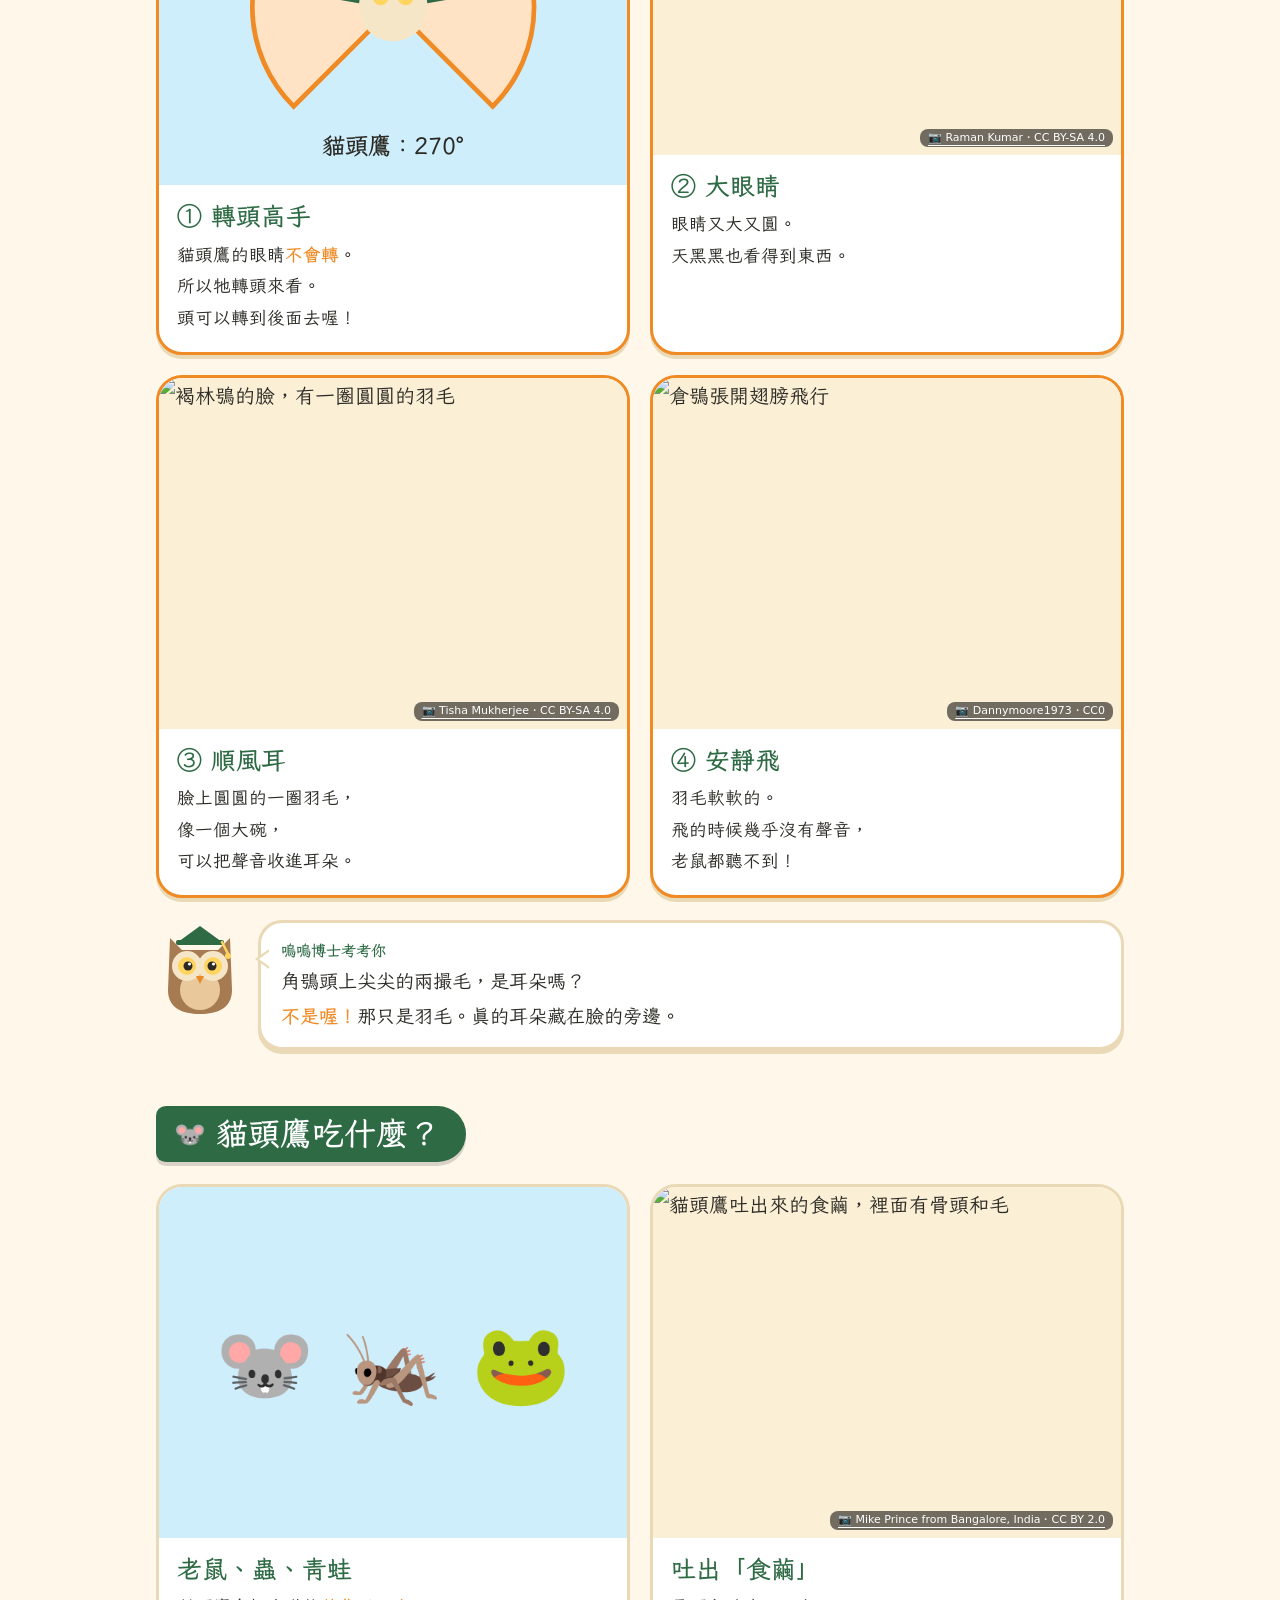
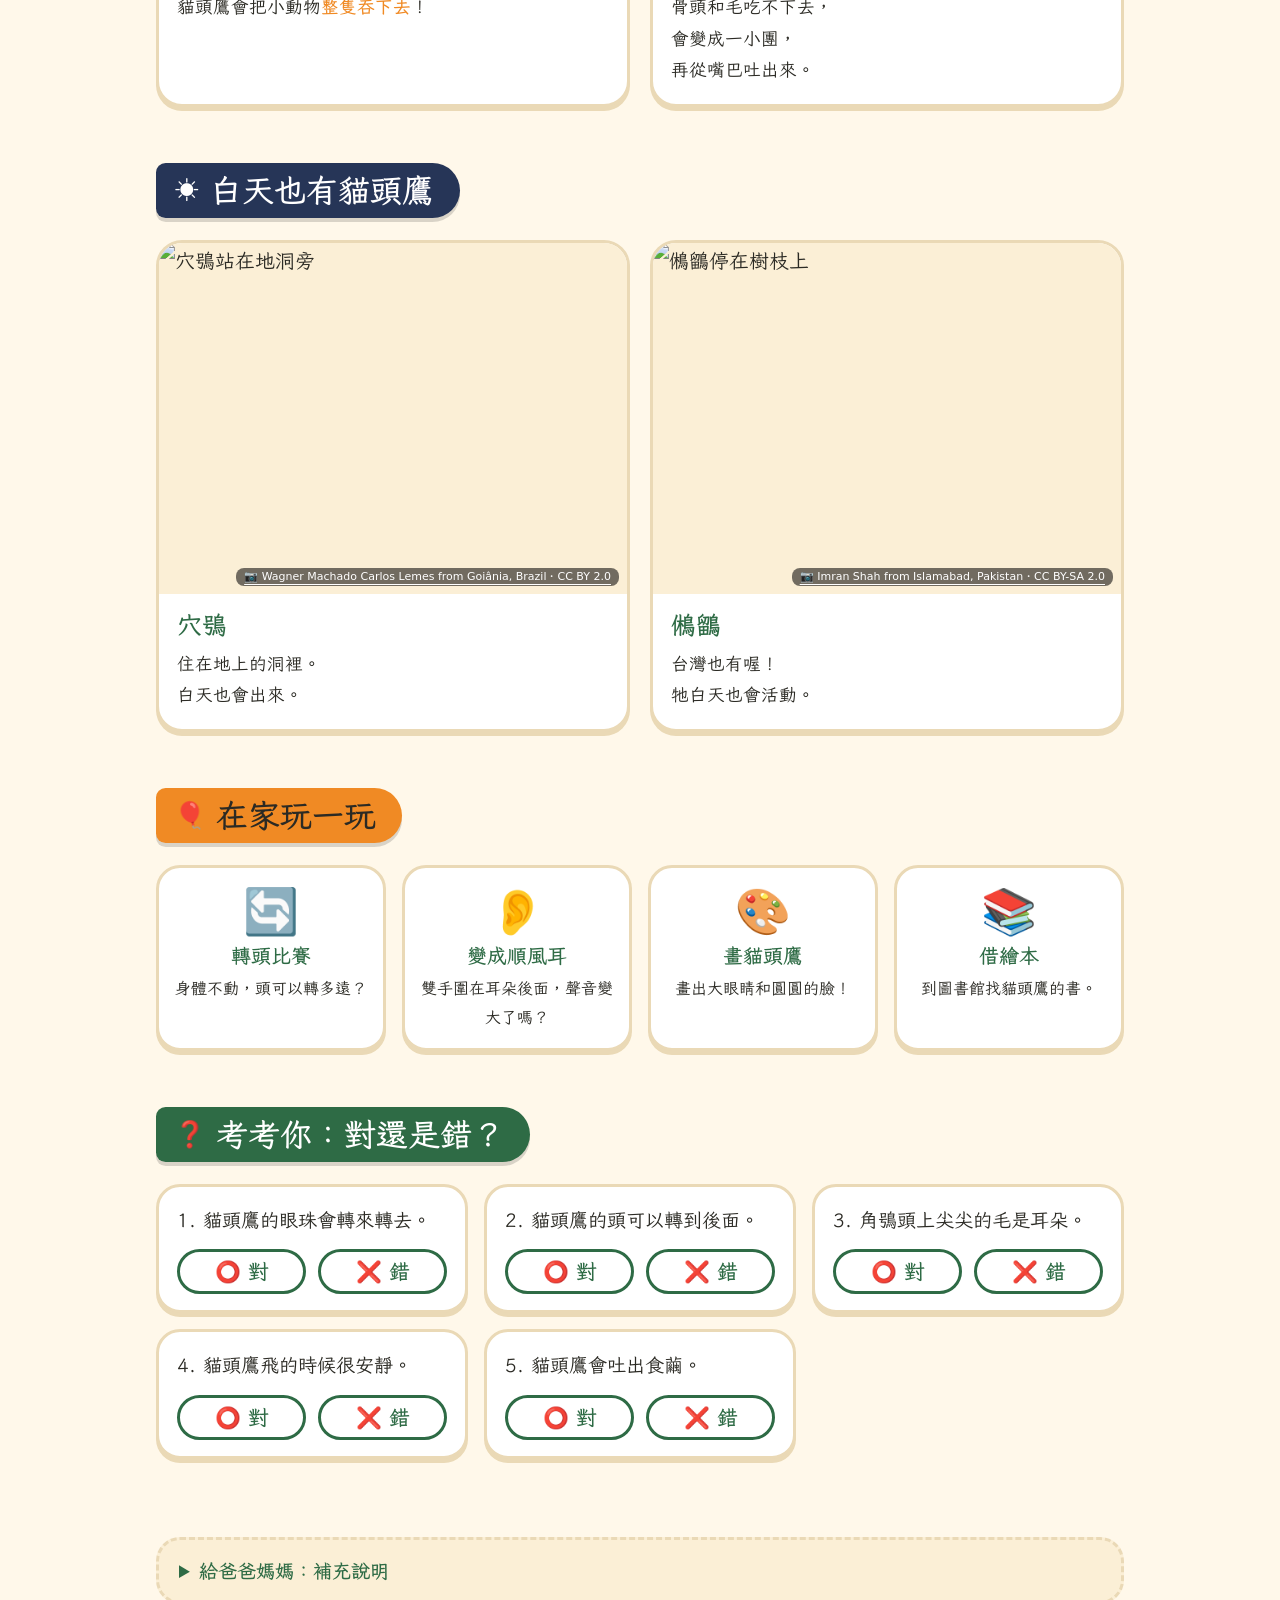
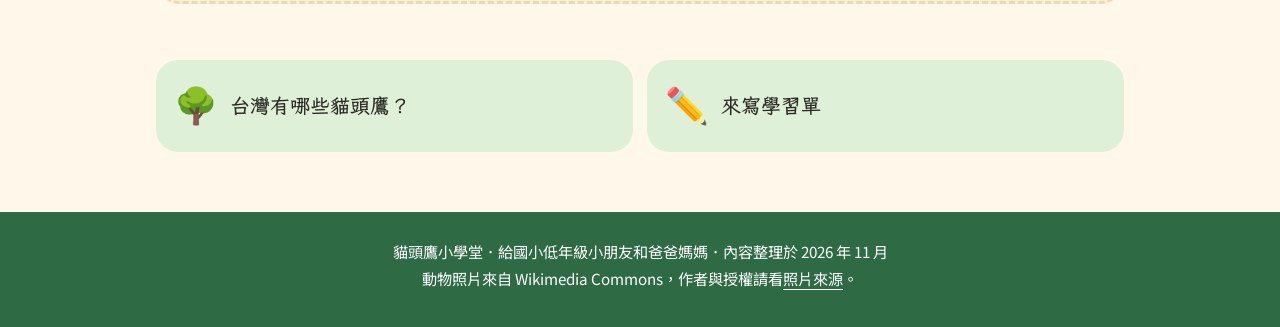
==== commit 45c3ce34: "改版：森林繪本風格、加入動物照片、文字改寫為國小低年級版本" ====
--- a/index.html
+++ b/index.html
@@ -3,182 +3,160 @@
 <head>
 <meta charset="utf-8">
 <meta name="viewport" content="width=device-width, initial-scale=1, viewport-fit=cover">
-<title>貓頭鷹小百科｜貓頭鷹小學堂</title>
-<meta name="description" content="給小朋友的貓頭鷹小百科：轉頭 270 度、超大眼睛、安靜飛行、食繭，還有小測驗。">
+<title>貓頭鷹是誰？｜貓頭鷹小學堂</title>
+<meta name="description" content="給國小低年級的貓頭鷹圖鑑：轉頭、大眼睛、好耳朵、安靜飛行和食繭，還有小測驗。">
 <link rel="preconnect" href="https://fonts.googleapis.com">
 <link rel="preconnect" href="https://fonts.gstatic.com" crossorigin>
-<link rel="stylesheet" href="https://fonts.googleapis.com/css2?family=Iansui&family=Noto+Sans+TC:wght@400;500;700&display=swap">
+<link rel="stylesheet" href="https://fonts.googleapis.com/css2?family=LXGW+WenKai+TC:wght@400;700&family=Noto+Sans+TC:wght@400;700&display=swap">
 <link rel="stylesheet" href="assets/style.css">
 <style>
-.head-turn { display: grid; grid-template-columns: 220px 1fr; gap: 24px; align-items: center; }
-.head-turn svg { width: 100%; max-width: 220px; justify-self: center; }
-.dial-arc { fill: var(--moon-soft); stroke: var(--moon); stroke-width: 3; }
-.dial-you { fill: var(--leaf-soft); stroke: var(--leaf); stroke-width: 3; }
-.dial-lbl { fill: var(--ink); font-family: var(--body); font-size: 15px; font-weight: 700; }
-@media (max-width: 640px) { .head-turn { grid-template-columns: 1fr; } .head-turn svg { max-width: 180px; } }
+.dial { background: var(--sky); display: grid; place-items: center; aspect-ratio: 4 / 3; }
+.dial svg { width: 80%; height: 92%; }
+.dial .a { fill: var(--sun-soft); stroke: var(--sun); stroke-width: 3; }
+.dial .b { fill: var(--leaf); stroke: var(--forest); stroke-width: 3; }
+.dial text { font-family: var(--font); font-size: 15px; font-weight: 700; fill: var(--ink); }
+.ear { background: var(--sky); display: grid; place-items: center; aspect-ratio: 4 / 3; }
 </style>
 </head>
-<body>
-<header class="site-head">
-  <nav class="nav" aria-label="網站導覽">
-    <a class="brand" href="index.html"><svg viewBox="0 0 28 30" aria-hidden="true"><path d="M4 6 L8 10 L20 10 L24 6 L24 22 C24 27 20 29 14 29 C8 29 4 27 4 22 Z" class="owl-body"/><circle cx="10" cy="15" r="4.5" class="owl-face"/><circle cx="18" cy="15" r="4.5" class="owl-face"/><circle cx="10" cy="15" r="2.4" class="owl-eye"/><circle cx="18" cy="15" r="2.4" class="owl-eye"/><circle cx="10" cy="15" r="1.2" class="owl-pupil"/><circle cx="18" cy="15" r="1.2" class="owl-pupil"/><path d="M12.5 19 L15.5 19 L14 22 Z" class="owl-beak"/></svg>貓頭鷹小學堂</a>
-    <ul>
-      <li><a href="index.html" aria-current="page">貓頭鷹小百科</a></li>
-      <li><a href="taiwan-owls.html">台灣貓頭鷹與保育</a></li>
-      <li><a href="where.html">哪裡看貓頭鷹</a></li>
-      <li><a href="worksheet.html">學習單</a></li>
-      <li><a href="nocturnal.html">夜行性動物</a></li>
-      <li><a href="birds.html">台灣鳥類</a></li>
-      <li><a href="pets.html">可以養嗎？</a></li>
-    </ul>
-  </nav>
-</header>
+<body data-page="index.html">
+<main class="page">
 
-<main class="wrap">
+  <div class="title-block">
+    <div>
+      <h1>貓頭鷹是誰？</h1>
+      <p class="sub">晚上出來抓老鼠的鳥，<br>有很多厲害的本領！</p>
+    </div>
+    <figure class="photo hero-pic" data-photo="lettia" data-alt="領角鴞的照片，眼睛橘橘的" style="border-radius:50%;overflow:hidden;border:6px solid var(--sun)"></figure>
+  </div>
 
-  <header class="hero">
-    <div class="hero-text">
-      <p class="eyebrow">給小小自然偵探</p>
-      <h1>貓頭鷹是夜晚的森林守護者</h1>
-      <p class="answer">全世界約 250 種<small>除了南極洲，每一洲都有</small></p>
-      <p class="lede">貓頭鷹有超大的眼睛、會轉 270 度的脖子、超靈敏的耳朵，飛起來還幾乎沒有聲音。一起來認識牠們的超能力吧！</p>
-    </div>
-    <svg viewBox="0 0 240 260" role="img" aria-label="一隻停在樹枝上的貓頭鷹，旁邊有月亮">
-      <circle cx="196" cy="46" r="26" fill="var(--moon)" opacity="0.85"/>
-      <circle cx="208" cy="38" r="24" fill="var(--bg)"/>
-      <path class="owl-branch" d="M14 226 Q120 212 230 232"/>
-      <path class="owl-body" d="M62 58 L84 82 L156 82 L178 58 L182 170 C182 208 156 226 120 226 C84 226 58 208 58 170 Z"/>
-      <ellipse cx="120" cy="176" rx="40" ry="44" class="owl-belly"/>
-      <path d="M100 160 q6 6 12 0 M128 160 q6 6 12 0 M108 182 q6 6 12 0 M124 196 q6 6 12 0" stroke="var(--owl)" stroke-width="3" fill="none" stroke-linecap="round"/>
-      <circle cx="94" cy="112" r="30" class="owl-face"/>
-      <circle cx="146" cy="112" r="30" class="owl-face"/>
-      <circle cx="94" cy="112" r="18" class="owl-eye"/>
-      <circle cx="146" cy="112" r="18" class="owl-eye"/>
-      <circle cx="94" cy="112" r="9" class="owl-pupil"/>
-      <circle cx="146" cy="112" r="9" class="owl-pupil"/>
-      <circle cx="98" cy="107" r="3" fill="#fff"/>
-      <circle cx="150" cy="107" r="3" fill="#fff"/>
-      <path d="M112 134 L128 134 L120 152 Z" class="owl-beak"/>
-      <path class="owl-feet" d="M100 222 l-6 10 M108 222 l0 11 M132 222 l0 11 M140 222 l6 10"/>
-    </svg>
-  </header>
+  <div class="doctor">
+    <div data-owlie></div>
+    <p class="bubble"><span class="name">嗚嗚博士</span>嗨！我是嗚嗚博士。<br>全世界大約有 <b>250 種</b>貓頭鷹。<br>跟我一起認識牠們吧！</p>
+  </div>
 
   <section aria-labelledby="size">
-    <p class="eyebrow">基本認識</p>
-    <h2 id="size">大大小小的貓頭鷹</h2>
-    <div class="grid-3">
-      <div class="card fact"><span class="big">約 40 公克</span><p>最小的姬鴞（北美洲），大約一隻麻雀那麼大。</p></div>
-      <div class="card fact"><span class="big">快 2 公尺</span><p>最大的毛腿漁鴞、雕鴞，張開翅膀比大人還寬。</p></div>
-      <div class="card fact"><span class="big">十幾種</span><p>台灣記錄過的貓頭鷹，最常見的是領角鴞。<a href="taiwan-owls.html">去認識牠們</a></p></div>
+    <h2 class="ribbon" id="size"><span class="ico" aria-hidden="true">📏</span>有大也有小</h2>
+    <div class="cards two">
+      <article class="pcard">
+        <figure class="photo" data-photo="glaucidium" data-alt="鵂鶹，一隻小小的貓頭鷹"></figure>
+        <div class="body"><span class="badge">小不點</span><h3>鵂鶹</h3><p>台灣最小的貓頭鷹之一。<br>差不多跟麻雀一樣大！</p></div>
+      </article>
+      <article class="pcard">
+        <figure class="photo" data-photo="eagleowl" data-alt="鵰鴞，一隻很大的貓頭鷹"></figure>
+        <div class="body"><span class="badge orange">大塊頭</span><h3>鵰鴞</h3><p>張開翅膀，<br>比大人的手臂張開還要寬！</p></div>
+      </article>
     </div>
   </section>
 
   <section aria-labelledby="powers">
-    <p class="eyebrow">超能力大公開</p>
-    <h2 id="powers">貓頭鷹的四大超能力</h2>
-
-    <div class="card">
-      <h3>1. 頭可以轉大約 270 度</h3>
-      <div class="head-turn">
-        <svg viewBox="0 0 220 224" role="img" aria-label="比較圖：貓頭鷹頭可以轉約 270 度，人大約 160 度">
-          <path class="dial-arc" d="M110 120 L46.4 183.6 A90 90 0 1 1 173.6 183.6 Z"/>
-          <path class="dial-you" d="M110 120 L21.4 104.4 A90 90 0 0 1 198.6 104.4 Z" opacity="0.9"/>
-          <text class="dial-lbl" x="110" y="20" text-anchor="middle">▲ 前面</text>
-          <circle cx="110" cy="120" r="22" class="owl-face"/>
-          <circle cx="102" cy="114" r="5" class="owl-eye"/><circle cx="118" cy="114" r="5" class="owl-eye"/>
-          <text class="dial-lbl" x="110" y="72" text-anchor="middle">人：約 160°</text>
-          <text class="dial-lbl" x="110" y="214" text-anchor="middle">貓頭鷹：約 270°</text>
-        </svg>
-        <p>貓頭鷹的眼睛是固定的，<b>不能轉眼珠</b>，所以要靠轉頭來看四周。牠的脖子有 <b>14 節頸椎</b>（人只有 7 節），血管也有特別的構造，轉頭時不會斷血。</p>
-      </div>
+    <h2 class="ribbon orange" id="powers"><span class="ico" aria-hidden="true">⚡</span>四個超能力</h2>
+    <div class="cards two">
+      <article class="pcard star">
+        <div class="dial">
+          <svg viewBox="0 0 220 224" role="img" aria-label="貓頭鷹的頭可以轉 270 度，人只能轉大約 160 度">
+            <path class="a" d="M110 120 L46.4 183.6 A90 90 0 1 1 173.6 183.6 Z"/>
+            <path class="b" d="M110 120 L21.4 104.4 A90 90 0 0 1 198.6 104.4 Z"/>
+            <text x="110" y="20" text-anchor="middle">▲ 前面</text>
+            <circle cx="110" cy="120" r="22" class="o-face"/>
+            <circle cx="102" cy="114" r="5" class="o-eye"/><circle cx="118" cy="114" r="5" class="o-eye"/>
+            <text x="110" y="72" text-anchor="middle">我們：160°</text>
+            <text x="110" y="214" text-anchor="middle">貓頭鷹：270°</text>
+          </svg>
+        </div>
+        <div class="body"><h3>① 轉頭高手</h3><p>貓頭鷹的眼睛<b class="big-word">不會轉</b>。<br>所以牠轉頭來看。<br>頭可以轉到後面去喔！</p></div>
+      </article>
+      <article class="pcard star">
+        <figure class="photo" data-photo="ketupa" data-alt="黃魚鴞的大眼睛"></figure>
+        <div class="body"><h3>② 大眼睛</h3><p>眼睛又大又圓。<br>天黑黑也看得到東西。</p></div>
+      </article>
+      <article class="pcard star">
+        <figure class="photo" data-photo="strix" data-alt="褐林鴞的臉，有一圈圓圓的羽毛" data-pos="50% 25%"></figure>
+        <div class="body"><h3>③ 順風耳</h3><p>臉上圓圓的一圈羽毛，<br>像一個大碗，<br>可以把聲音收進耳朵。</p></div>
+      </article>
+      <article class="pcard star">
+        <figure class="photo" data-photo="barnowl" data-alt="倉鴞張開翅膀飛行"></figure>
+        <div class="body"><h3>④ 安靜飛</h3><p>羽毛軟軟的。<br>飛的時候幾乎沒有聲音，<br>老鼠都聽不到！</p></div>
+      </article>
     </div>
-
-    <div class="grid-2">
-      <div class="card">
-        <span class="icon" aria-hidden="true">👀</span>
-        <h3>2. 超大的眼睛</h3>
-        <p>貓頭鷹的眼睛是「管狀」的，不是圓球形，在很暗的地方也看得見。有些貓頭鷹的眼睛佔了頭的一大部分。</p>
-      </div>
-      <div class="card">
-        <span class="icon" aria-hidden="true">👂</span>
-        <h3>3. 超靈敏的耳朵</h3>
-        <p>臉上一圈圓盤狀的羽毛叫「<b>顏盤</b>」，像衛星天線一樣把聲音收集到耳朵。很多貓頭鷹兩邊耳朵<b>一高一低</b>，聽得出聲音從上面還是下面來。倉鴞甚至能在全黑中抓到老鼠！</p>
-      </div>
-      <div class="card">
-        <span class="icon" aria-hidden="true">🪶</span>
-        <h3>4. 飛行沒有聲音</h3>
-        <p>羽毛邊緣有像梳子一樣的細齒，又很柔軟，飛的時候幾乎沒有聲音，獵物根本聽不到。工程師還參考這個原理，設計比較安靜的風扇。</p>
-      </div>
-      <div class="card">
-        <span class="icon" aria-hidden="true">🦶</span>
-        <h3>加碼：會變換的腳趾</h3>
-        <p>腳趾可以「兩前兩後」或「三前一後」，抓樹枝、抓獵物都很穩。</p>
-      </div>
+    <div class="doctor">
+      <div data-owlie></div>
+      <p class="bubble"><span class="name">嗚嗚博士考考你</span>角鴞頭上尖尖的兩撮毛，是耳朵嗎？<br><b>不是喔！</b>那只是羽毛。真的耳朵藏在臉的旁邊。</p>
     </div>
-    <p class="note-berry"><b>常見的誤會：</b>角鴞頭上兩撮尖尖的毛看起來像耳朵，其實<b>只是羽毛</b>。真正的耳朵藏在臉的兩側。</p>
   </section>
 
   <section aria-labelledby="food">
-    <p class="eyebrow">吃什麼？</p>
-    <h2 id="food">整隻吞下去，再吐出「食繭」</h2>
-    <p class="lede">貓頭鷹吃老鼠、昆蟲、青蛙、小鳥，有些還會抓魚。牠們常常把獵物整隻吞下去，消化不了的骨頭和毛，會在胃裡結成一小團，再從嘴巴吐出來，這叫做<b>食繭</b>。</p>
-    <p class="note-dusk">科學家會拆開食繭，看看貓頭鷹吃了什麼。有些自然教育活動會讓小朋友拆<b>消毒過</b>的食繭，找找看裡面的小骨頭！</p>
-  </section>
-
-  <section aria-labelledby="fun">
-    <p class="eyebrow">說給同學聽</p>
-    <h2 id="fun">貓頭鷹冷知識</h2>
-    <div class="grid-2">
-      <div class="card"><h3>不一定都是晚上出來</h3><p>大部分貓頭鷹晚上活動，但穴鴞、台灣的鵂鶹白天也會出來。</p></div>
-      <div class="card"><h3>不一定都「咕咕」叫</h3><p>台灣的領角鴞是低低的「嗚—」；倉鴞的叫聲比較像尖叫或嘶嘶聲。</p></div>
-      <div class="card"><h3>住在地洞裡的貓頭鷹</h3><p>穴鴞住在地上的洞裡，有時還會借用其他動物挖好的洞。</p></div>
-      <div class="card"><h3>智慧的象徵</h3><p>西方故事常說貓頭鷹很聰明，其實牠的腦袋大多用來處理看和聽。</p></div>
+    <h2 class="ribbon" id="food"><span class="ico" aria-hidden="true">🐭</span>貓頭鷹吃什麼？</h2>
+    <div class="cards two">
+      <article class="pcard">
+        <div class="art"><span class="emoji" aria-hidden="true">🐭 🦗 🐸</span></div>
+        <div class="body"><h3>老鼠、蟲、青蛙</h3><p>貓頭鷹會把小動物<b class="big-word">整隻吞下去</b>！</p></div>
+      </article>
+      <article class="pcard">
+        <figure class="photo" data-photo="pellet" data-alt="貓頭鷹吐出來的食繭，裡面有骨頭和毛"></figure>
+        <div class="body"><h3>吐出「食繭」</h3><p>骨頭和毛吃不下去，<br>會變成一小團，<br>再從嘴巴吐出來。</p></div>
+      </article>
     </div>
   </section>
 
-  <section aria-labelledby="try">
-    <p class="eyebrow">一起動手做</p>
-    <h2 id="try">在家就能玩的貓頭鷹活動</h2>
-    <ul class="checklist">
-      <li><label><input type="checkbox"><span><b>轉頭小實驗：</b>坐好不動身體，頭最多可以轉多遠？跟貓頭鷹的 270 度比一比。</span></label></li>
-      <li><label><input type="checkbox"><span><b>畫貓頭鷹的臉：</b>倉鴞的顏盤是心形，很多貓頭鷹是圓形，畫畫看有什麼不一樣。</span></label></li>
-      <li><label><input type="checkbox"><span><b>當一次貓頭鷹：</b>兩手在耳朵後面圍成碗狀，聽聽看聲音是不是變大了？這就是顏盤的原理。</span></label></li>
-      <li><label><input type="checkbox"><span><b>去圖書館：</b>搜尋「貓頭鷹」，找一本繪本或圖鑑來看。</span></label></li>
-      <li><label><input type="checkbox"><span><b>完成學習單：</b>到<a href="worksheet.html">學習單</a>挑戰四個關卡！</span></label></li>
-    </ul>
+  <section aria-labelledby="day">
+    <h2 class="ribbon night" id="day"><span class="ico" aria-hidden="true">☀️</span>白天也有貓頭鷹</h2>
+    <div class="cards two">
+      <article class="pcard">
+        <figure class="photo" data-photo="burrowing" data-alt="穴鴞站在地洞旁"></figure>
+        <div class="body"><h3>穴鴞</h3><p>住在地上的洞裡。<br>白天也會出來。</p></div>
+      </article>
+      <article class="pcard">
+        <figure class="photo" data-photo="glaucidium" data-alt="鵂鶹停在樹枝上"></figure>
+        <div class="body"><h3>鵂鶹</h3><p>台灣也有喔！<br>牠白天也會活動。</p></div>
+      </article>
+    </div>
+  </section>
+
+  <section aria-labelledby="play">
+    <h2 class="ribbon orange" id="play"><span class="ico" aria-hidden="true">🎈</span>在家玩一玩</h2>
+    <div class="rules">
+      <div class="rule"><span class="ico" aria-hidden="true">🔄</span><b>轉頭比賽</b><p>身體不動，頭可以轉多遠？</p></div>
+      <div class="rule"><span class="ico" aria-hidden="true">👂</span><b>變成順風耳</b><p>雙手圍在耳朵後面，聲音變大了嗎？</p></div>
+      <div class="rule"><span class="ico" aria-hidden="true">🎨</span><b>畫貓頭鷹</b><p>畫出大眼睛和圓圓的臉！</p></div>
+      <div class="rule"><span class="ico" aria-hidden="true">📚</span><b>借繪本</b><p>到圖書館找貓頭鷹的書。</p></div>
+    </div>
   </section>
 
   <section aria-labelledby="quiz">
-    <p class="eyebrow">考考你</p>
-    <h2 id="quiz">是真的，還是假的？</h2>
+    <h2 class="ribbon" id="quiz"><span class="ico" aria-hidden="true">❓</span>考考你：對還是錯？</h2>
     <div class="quiz" id="quizBox"></div>
     <p class="score" id="score" aria-live="polite"></p>
   </section>
 
-  <section aria-labelledby="more">
-    <p class="eyebrow">繼續探險</p>
-    <h2 id="more">下一站去哪裡？</h2>
-    <div class="next">
-      <a class="star" href="taiwan-owls.html"><b>台灣貓頭鷹與保育</b><span>台灣有哪些貓頭鷹？牠們遇到什麼危險？</span></a>
-      <a href="where.html"><b>哪裡看貓頭鷹</b><span>動物園、夜觀活動、校園，去哪裡最有機會？</span></a>
-      <a href="worksheet.html"><b>學習單</b><span>四個關卡，完成就是保育小尖兵！</span></a>
-      <a href="pets.html"><b>可以養貓頭鷹嗎？</b><span>答案是不行，為什麼？還有特寵小知識。</span></a>
+  <details class="parents">
+    <summary>給爸爸媽媽：補充說明</summary>
+    <div class="inner">
+      <ul>
+        <li>貓頭鷹頸椎有 14 節（人類 7 節），頸部血管有特殊構造，轉頭時不會斷血；眼睛是管狀，無法轉動眼球。</li>
+        <li>很多貓頭鷹兩耳位置一高一低，能判斷聲音的上下方向；臉上那圈羽毛叫「顏盤」。倉鴞能在全黑中靠聽覺抓到老鼠。</li>
+        <li>羽毛前緣有梳齒狀構造、表面柔軟，可降低飛行噪音；有工程設計參考這個原理做低噪音風扇。</li>
+        <li>最小的貓頭鷹是北美的姬鴞（約 40 公克）；最大的如毛腿漁鴞、鵰鴞，翼展可接近 2 公尺。</li>
+        <li>科學家會拆解食繭研究貓頭鷹的食性，有些自然教育活動提供消毒過的食繭讓孩子觀察。</li>
+        <li>以上為常見的大約值，不同物種、個體會有差異。</li>
+      </ul>
     </div>
-  </section>
+  </details>
 
-  <footer class="site-foot">
-    <p>給大人：這頁是給小朋友看的簡單版本，大小、角度等數字都是常見的大約值。內容整理於 2026 年 11 月。</p>
-  </footer>
+  <nav class="next" aria-label="下一站">
+    <a href="taiwan-owls.html"><span class="ico" aria-hidden="true">🌳</span>台灣有哪些貓頭鷹？</a>
+    <a href="worksheet.html"><span class="ico" aria-hidden="true">✏️</span>來寫學習單</a>
+  </nav>
 </main>
 
-<script src="assets/quiz.js"></script>
+<script src="assets/photos.js"></script>
+<script src="assets/site.js"></script>
 <script>
 renderQuiz(document.getElementById("quizBox"), document.getElementById("score"), [
-  ["貓頭鷹可以像我們一樣轉動眼珠。", false, "這是假的。牠的眼睛是固定的，所以要靠轉頭來看。"],
-  ["角鴞頭上兩撮尖尖的毛，就是牠的耳朵。", false, "這是假的。那只是羽毛，真正的耳朵在臉的兩側。"],
-  ["貓頭鷹飛行時幾乎沒有聲音。", true, "這是真的。柔軟又有細齒的羽毛讓牠安靜飛行。"],
-  ["貓頭鷹吐出來、包著骨頭和毛的小團子叫做食繭。", true, "這是真的。科學家會研究食繭，知道貓頭鷹吃了什麼。"],
-  ["所有貓頭鷹都只在晚上出來活動。", false, "這是假的。像穴鴞、鵂鶹白天也會出來。"]
+  ["貓頭鷹的眼珠會轉來轉去。", false, "眼睛不會轉，所以牠要轉頭。"],
+  ["貓頭鷹的頭可以轉到後面。", true, "可以轉大約 270 度！"],
+  ["角鴞頭上尖尖的毛是耳朵。", false, "那只是羽毛，耳朵在臉的旁邊。"],
+  ["貓頭鷹飛的時候很安靜。", true, "軟軟的羽毛讓牠安靜飛。"],
+  ["貓頭鷹會吐出食繭。", true, "骨頭和毛會變成一小團吐出來。"]
 ]);
 </script>
 </body>
--- a/assets/style.css
+++ b/assets/style.css
@@ -1,39 +1,38 @@
-/* 貓頭鷹小學堂: one friendly reading column per page, dusk-tinted ground, moon accent. */
+/* 貓頭鷹小學堂 v2 — 森林繪本風：奶油紙底、森林綠、夕陽橘，大字、大照片、嗚嗚博士對話泡泡。 */
 :root {
-  --bg: #f3f2fa;
-  --surface: #ffffff;
-  --ink: #1e1d3a;
-  --muted: #59587a;
-  --line: #dcdaee;
-  --dusk-soft: #e6e3f7;
-  --moon: #f2b632;
-  --moon-deep: #956200;
-  --moon-soft: #fff2cc;
-  --leaf: #2d8a5b;
-  --leaf-soft: #e0f2e7;
-  --berry: #c3413c;
-  --berry-soft: #fce5e3;
-  --owl: #8a6a4a;
-  --owl-light: #c9a57d;
-  --owl-face: #f1e2c8;
-  --display: "Iansui", "Noto Sans TC", "PingFang TC", "Microsoft JhengHei", sans-serif;
-  --body: "Noto Sans TC", "PingFang TC", "Microsoft JhengHei", sans-serif;
+  --paper: #fff8ea;
+  --paper-2: #fbefd6;
+  --card: #ffffff;
+  --ink: #2b2a24;
+  --soft-ink: #5f5a4b;
+  --forest: #2e6b45;
+  --forest-2: #3f8a5a;
+  --leaf: #dff0d8;
+  --sun: #f08a24;
+  --sun-soft: #ffe3c4;
+  --sky: #cfeefc;
+  --berry: #d2443d;
+  --berry-soft: #ffe0dc;
+  --night: #263557;
+  --night-2: #344a78;
+  --moon: #ffd560;
+  --line: #ead9b6;
+  --shadow: 0 4px 0 #ead9b6;
+  --font: "LXGW WenKai TC", "Iansui", "Microsoft JhengHei", "PingFang TC", sans-serif;
   color-scheme: light;
 }
 @media (prefers-color-scheme: dark) {
   :root:not([data-theme="light"]) {
-    --bg: #12122a; --surface: #1c1c3a; --ink: #eeedfb; --muted: #aeacd0; --line: #2f2e55;
-    --dusk-soft: #25244a; --moon: #f5c44c; --moon-deep: #f5c44c; --moon-soft: #3a3118;
-    --leaf: #5fc28d; --leaf-soft: #173a2a; --berry: #f07f7a; --berry-soft: #3d1f22;
-    --owl: #b08b63; --owl-light: #d6b48c; --owl-face: #efe0c6;
+    --paper: #1b2232; --paper-2: #222b3f; --card: #263048; --ink: #f6f1e4; --soft-ink: #c9c2ad;
+    --forest: #7fd09d; --forest-2: #5fb07f; --leaf: #23402f; --sun: #ffab5c; --sun-soft: #4a3520;
+    --sky: #23405a; --berry: #ff8a82; --berry-soft: #4a2524; --line: #36415c; --shadow: 0 4px 0 #141a27;
     color-scheme: dark;
   }
 }
 :root[data-theme="dark"] {
-  --bg: #12122a; --surface: #1c1c3a; --ink: #eeedfb; --muted: #aeacd0; --line: #2f2e55;
-  --dusk-soft: #25244a; --moon: #f5c44c; --moon-deep: #f5c44c; --moon-soft: #3a3118;
-  --leaf: #5fc28d; --leaf-soft: #173a2a; --berry: #f07f7a; --berry-soft: #3d1f22;
-  --owl: #b08b63; --owl-light: #d6b48c; --owl-face: #efe0c6;
+  --paper: #1b2232; --paper-2: #222b3f; --card: #263048; --ink: #f6f1e4; --soft-ink: #c9c2ad;
+  --forest: #7fd09d; --forest-2: #5fb07f; --leaf: #23402f; --sun: #ffab5c; --sun-soft: #4a3520;
+  --sky: #23405a; --berry: #ff8a82; --berry-soft: #4a2524; --line: #36415c; --shadow: 0 4px 0 #141a27;
   color-scheme: dark;
 }
 
@@ -41,232 +40,267 @@
 html { -webkit-text-size-adjust: 100%; }
 body {
   margin: 0;
-  background: var(--bg);
+  background: var(--paper);
   color: var(--ink);
-  font-family: var(--body);
-  font-size: 17px;
+  font-family: var(--font);
+  font-size: 20px;
+  line-height: 1.8;
+}
+img { max-width: 100%; display: block; }
+svg { max-width: 100%; }
+a { color: var(--forest); text-underline-offset: 4px; }
+p { margin: 0; }
+h1, h2, h3 { margin: 0; line-height: 1.35; font-weight: 700; text-wrap: balance; }
+[hidden] { display: none !important; }
+:focus-visible { outline: 4px solid var(--sun); outline-offset: 3px; border-radius: 8px; }
+
+/* ===== Top banner ===== */
+.banner {
+  background: linear-gradient(180deg, var(--night) 0%, var(--night-2) 100%);
+  color: #fff;
+  position: relative;
+  overflow: hidden;
+}
+.banner .stars { position: absolute; inset: 0; pointer-events: none; }
+.banner-in {
+  position: relative;
+  max-width: 1100px; margin: 0 auto;
+  padding: 14px max(16px, env(safe-area-inset-right, 0px)) 0 max(16px, env(safe-area-inset-left, 0px));
+}
+.logo {
+  display: inline-flex; align-items: center; gap: 10px;
+  color: #fff; text-decoration: none; font-size: 1.5rem; font-weight: 700;
+}
+.logo svg { width: 44px; height: 44px; }
+.hills { display: block; width: 100%; height: 46px; margin-top: 6px; }
+.hills path { fill: var(--paper); }
+
+/* ===== Icon navigation ===== */
+.tabs {
+  max-width: 1100px; margin: -6px auto 0;
+  padding: 0 16px;
+  display: grid; grid-template-columns: repeat(7, 1fr); gap: 10px;
+  position: relative; z-index: 2;
+}
+.tabs a {
+  display: flex; flex-direction: column; align-items: center; justify-content: center; gap: 2px;
+  background: var(--card);
+  border: 3px solid var(--line);
+  border-radius: 22px;
+  padding: 10px 6px 8px;
+  text-decoration: none; color: var(--ink);
+  font-size: 1rem; font-weight: 700; text-align: center; line-height: 1.3;
+  box-shadow: var(--shadow);
+  transition: transform .15s;
+}
+.tabs a .ico { font-size: 1.9rem; line-height: 1.1; }
+.tabs a:hover { transform: translateY(-3px); border-color: var(--sun); }
+.tabs a[aria-current="page"] { background: var(--sun); border-color: var(--sun); color: #2b2a24; }
+
+/* ===== Page body ===== */
+.page {
+  max-width: 1000px; margin: 0 auto;
+  padding: 28px max(16px, env(safe-area-inset-right, 0px)) 60px max(16px, env(safe-area-inset-left, 0px));
+  display: flex; flex-direction: column; gap: 56px;
+}
+.title-block { display: grid; grid-template-columns: 1fr auto; gap: 20px; align-items: center; }
+.title-block h1 { font-size: clamp(2.2rem, 7vw, 3.6rem); color: var(--forest); }
+.title-block .sub { font-size: 1.25rem; color: var(--soft-ink); margin-top: 6px; }
+.title-block .hero-pic { width: 220px; }
+
+/* Ribbon section heading */
+.ribbon {
+  align-self: flex-start;
+  display: inline-flex; align-items: center; gap: 10px;
+  background: var(--forest); color: #fff;
+  font-size: clamp(1.5rem, 4.5vw, 2rem); font-weight: 700;
+  padding: 6px 26px 6px 18px;
+  border-radius: 14px 40px 40px 14px;
+  box-shadow: 0 4px 0 rgba(0,0,0,.15);
+}
+.ribbon.orange { background: var(--sun); color: #2b2a24; }
+.ribbon.night { background: var(--night); }
+.ribbon .ico { font-size: 1.6rem; }
+section { display: flex; flex-direction: column; gap: 22px; }
+
+/* ===== 嗚嗚博士 speech bubble ===== */
+.doctor { display: grid; grid-template-columns: 88px 1fr; gap: 14px; align-items: start; }
+.doctor .owlie { width: 88px; height: 96px; }
+.bubble {
+  position: relative;
+  background: var(--card);
+  border: 3px solid var(--line);
+  border-radius: 24px;
+  padding: 14px 20px;
+  font-size: 1.2rem;
+  box-shadow: var(--shadow);
+}
+.bubble::before {
+  content: ""; position: absolute; left: -16px; top: 26px;
+  border: 10px solid transparent; border-right: 14px solid var(--line);
+}
+.bubble::after {
+  content: ""; position: absolute; left: -10px; top: 28px;
+  border: 8px solid transparent; border-right: 11px solid var(--card);
+}
+.bubble b, .big-word { color: var(--sun); }
+.bubble .name { display: block; font-size: 0.95rem; color: var(--forest); font-weight: 700; }
+
+/* ===== Photo cards ===== */
+.cards { display: grid; grid-template-columns: repeat(auto-fill, minmax(260px, 1fr)); gap: 20px; }
+.cards.three { grid-template-columns: repeat(3, 1fr); }
+.cards.two { grid-template-columns: repeat(2, 1fr); }
+.pcard {
+  background: var(--card);
+  border: 3px solid var(--line);
+  border-radius: 26px;
+  overflow: hidden;
+  display: flex; flex-direction: column;
+  box-shadow: var(--shadow);
+  min-width: 0;
+}
+.pcard .body { padding: 14px 18px 18px; display: flex; flex-direction: column; gap: 6px; }
+.pcard h3 { font-size: 1.55rem; color: var(--forest); }
+.pcard p { font-size: 1.1rem; }
+.pcard .where { font-size: 0.95rem; color: var(--soft-ink); }
+.pcard.warn { border-color: var(--berry); }
+.pcard.star { border-color: var(--sun); }
+.pcard .art { background: var(--sky); display: grid; place-items: center; aspect-ratio: 4 / 3; }
+.pcard .art svg { width: 70%; height: 80%; }
+.pcard .art .emoji { font-size: 5rem; line-height: 1; }
+
+/* figure with photo + credit */
+.photo { margin: 0; position: relative; background: var(--paper-2); }
+.photo img { width: 100%; aspect-ratio: 4 / 3; object-fit: cover; }
+.photo.tall img { aspect-ratio: 3 / 4; }
+.photo figcaption {
+  position: absolute; right: 8px; bottom: 8px;
+  font-family: system-ui, sans-serif; font-size: 11px; line-height: 1.3;
+  background: rgba(0,0,0,.55); color: #fff; border-radius: 8px; padding: 2px 8px;
+  max-width: calc(100% - 16px);
+}
+.photo figcaption a { color: #fff; }
+
+/* Badges */
+.badge { display: inline-block; align-self: flex-start; font-size: 0.85rem; font-weight: 700; padding: 0 12px; border-radius: 999px; background: var(--leaf); color: var(--forest); }
+.badge.red { background: var(--berry-soft); color: var(--berry); }
+.badge.orange { background: var(--sun-soft); color: #8a4b00; }
+
+/* Big number facts */
+.facts { display: grid; grid-template-columns: repeat(3, 1fr); gap: 16px; }
+.fact { background: var(--sun-soft); border-radius: 24px; padding: 18px; text-align: center; }
+.fact .num { font-size: 2.2rem; font-weight: 700; color: #8a4b00; line-height: 1.2; display: block; }
+:root[data-theme="dark"] .fact .num { color: var(--sun); }
+@media (prefers-color-scheme: dark) { :root:not([data-theme="light"]) .fact .num { color: var(--sun); } }
+.fact p { font-size: 1.05rem; }
+
+/* Icon rule list */
+.rules { display: grid; grid-template-columns: repeat(4, 1fr); gap: 16px; }
+.rule { background: var(--card); border: 3px solid var(--line); border-radius: 24px; padding: 16px; text-align: center; box-shadow: var(--shadow); }
+.rule .ico { font-size: 2.8rem; line-height: 1.2; display: block; }
+.rule b { font-size: 1.25rem; display: block; color: var(--forest); }
+.rule p { font-size: 1rem; }
+.rule.no b { color: var(--berry); }
+
+/* Steps chain */
+.chain { display: flex; flex-wrap: wrap; align-items: center; gap: 10px; list-style: none; margin: 0; padding: 0; }
+.chain li { background: var(--card); border: 3px solid var(--line); border-radius: 18px; padding: 8px 14px; font-size: 1.1rem; text-align: center; }
+.chain li .ico { font-size: 2rem; display: block; line-height: 1.2; }
+.chain .arrow { border: 0; background: none; font-size: 1.8rem; color: var(--berry); padding: 0; }
+
+/* Promise checklist */
+.promise { list-style: none; margin: 0; padding: 0; display: flex; flex-direction: column; gap: 12px; }
+.promise label {
+  display: flex; gap: 14px; align-items: center;
+  background: var(--card); border: 3px solid var(--line); border-radius: 20px;
+  padding: 12px 18px; font-size: 1.2rem; cursor: pointer;
+}
+.promise input { width: 30px; height: 30px; accent-color: var(--forest); flex: none; }
+
+/* Quiz */
+.quiz { display: grid; grid-template-columns: repeat(auto-fill, minmax(280px, 1fr)); gap: 16px; }
+.q { background: var(--card); border: 3px solid var(--line); border-radius: 24px; padding: 16px 18px; display: flex; flex-direction: column; gap: 12px; box-shadow: var(--shadow); }
+.q p { font-size: 1.2rem; }
+.q-row { display: flex; gap: 12px; }
+.q-row .btn { flex: 1; font-size: 1.3rem; }
+.q .result { font-size: 1.05rem; }
+.q .result.ok { color: var(--forest); }
+.q .result.no { color: var(--berry); }
+.score { font-size: 1.5rem; font-weight: 700; color: var(--forest); text-align: center; }
+.btn {
+  font-family: var(--font); font-weight: 700; font-size: 1.15rem;
+  border: 3px solid var(--forest); background: var(--card); color: var(--forest);
+  border-radius: 999px; padding: 6px 18px; cursor: pointer;
+}
+.btn:hover { background: var(--leaf); }
+.btn.primary { background: var(--sun); border-color: var(--sun); color: #2b2a24; }
+.btn:disabled { opacity: .55; cursor: default; }
+
+/* Parent box */
+.parents {
+  background: var(--paper-2);
+  border: 3px dashed var(--line);
+  border-radius: 24px;
+  padding: 14px 20px;
+  font-size: 0.95rem;
   line-height: 1.75;
-}
-img, svg { max-width: 100%; }
-a { color: var(--leaf); text-underline-offset: 3px; }
-a:hover { text-decoration-thickness: 2px; }
-[hidden] { display: none !important; }
-
-/* Site header */
-.site-head {
-  position: sticky; top: 0; z-index: 20;
-  background: var(--surface);
-  border-bottom: 1px solid var(--line);
-}
-.nav {
-  max-width: 1040px;
-  margin: 0 auto;
-  padding-left: max(16px, env(safe-area-inset-left, 0px));
-  padding-right: max(16px, env(safe-area-inset-right, 0px));
-  padding-block: 10px;
-  display: flex; align-items: center; gap: 8px 20px; flex-wrap: wrap;
-}
-.brand {
-  font-family: var(--display);
-  font-size: 1.35rem;
-  color: var(--ink);
-  text-decoration: none;
-  display: inline-flex; align-items: center; gap: 8px;
-}
-.brand svg { width: 28px; height: 30px; }
-.nav ul { list-style: none; margin: 0; padding: 0; display: flex; gap: 4px; flex-wrap: wrap; }
-.nav ul a {
-  display: block;
-  padding: 4px 12px;
-  border-radius: 999px;
-  color: var(--ink);
-  text-decoration: none;
-  font-weight: 500;
-  font-size: 0.95rem;
-}
-.nav ul a:hover { background: var(--moon-soft); }
-.nav ul a[aria-current="page"] { background: var(--moon); color: #1e1d3a; }
-.nav ul a:focus-visible, .btn:focus-visible, .brand:focus-visible, summary:focus-visible { outline: 3px solid var(--moon); outline-offset: 2px; }
-
-/* Layout */
-.wrap {
-  max-width: 820px;
-  margin: 0 auto;
-  padding-left: max(16px, env(safe-area-inset-left, 0px));
-  padding-right: max(16px, env(safe-area-inset-right, 0px));
-  padding-block: 0 64px;
-  display: flex; flex-direction: column; gap: 72px;
-}
-h1, h2, h3 { font-family: var(--display); font-weight: 400; text-wrap: balance; margin: 0; line-height: 1.3; }
-h1 { font-size: clamp(2.2rem, 6.5vw, 3.4rem); }
-h2 { font-size: clamp(1.8rem, 4.5vw, 2.4rem); }
-h3 { font-size: 1.35rem; }
-p { margin: 0; }
-.eyebrow { font-size: 0.85rem; letter-spacing: 0.12em; color: var(--muted); font-weight: 700; }
-.lede { color: var(--muted); max-width: 36em; }
-section { display: flex; flex-direction: column; gap: 20px; }
-ul.plain, ol.plain { margin: 0; padding-left: 1.3em; display: flex; flex-direction: column; gap: 6px; }
-
-/* Hero */
-.hero {
-  display: grid; grid-template-columns: 1.2fr 1fr; gap: 24px; align-items: center;
-  padding-top: 48px;
-}
-.hero-text { display: flex; flex-direction: column; gap: 18px; min-width: 0; }
-.hero svg { width: 100%; max-width: 300px; justify-self: center; }
-.answer {
-  align-self: flex-start;
-  display: inline-flex; align-items: baseline; gap: 10px; flex-wrap: wrap;
-  background: var(--moon-soft);
-  border: 2px solid var(--moon);
-  border-radius: 999px;
-  padding: 6px 20px;
-  font-family: var(--display);
-  font-size: 1.6rem;
-}
-.answer.no { background: var(--berry-soft); border-color: var(--berry); }
-.answer small { font-family: var(--body); font-size: 0.95rem; color: var(--muted); }
-
-/* Generic blocks */
-.card {
-  background: var(--surface);
-  border: 1px solid var(--line);
-  border-radius: 20px;
-  padding: 22px;
-  display: flex; flex-direction: column; gap: 10px;
-  min-width: 0;
-}
-.card .icon { font-size: 2rem; line-height: 1; }
-.grid-2 { display: grid; grid-template-columns: 1fr 1fr; gap: 16px; }
-.grid-3 { display: grid; grid-template-columns: repeat(3, 1fr); gap: 14px; }
-.note-dusk { background: var(--dusk-soft); border-radius: 16px; padding: 16px 20px; }
-.note-berry { background: var(--berry-soft); border-radius: 16px; padding: 16px 20px; }
-.note-moon { background: var(--moon-soft); border-radius: 16px; padding: 16px 20px; }
-.note-leaf { background: var(--leaf-soft); border-radius: 16px; padding: 16px 20px; }
-.note { font-size: 0.9rem; color: var(--muted); }
-.kid {
-  font-family: var(--display);
-  font-size: 1.3rem;
-  background: var(--moon-soft);
-  border-left: 6px solid var(--moon);
-  border-radius: 0 16px 16px 0;
-  padding: 14px 20px;
-}
-.fact .big { font-family: var(--display); font-size: 1.9rem; color: var(--moon-deep); line-height: 1.2; }
-.fact p { font-size: 0.95rem; color: var(--muted); }
-.tag {
-  display: inline-block; font-size: 0.8rem; font-weight: 700;
-  padding: 1px 10px; border-radius: 999px; white-space: nowrap;
-  background: var(--dusk-soft); color: var(--ink);
-}
-.tag.red { background: var(--berry-soft); color: var(--berry); }
-.tag.green { background: var(--leaf-soft); color: var(--leaf); }
-
-/* Tables */
-.table-wrap { overflow-x: auto; background: var(--surface); border: 1px solid var(--line); border-radius: 16px; }
-table { border-collapse: collapse; width: 100%; font-size: 0.95rem; }
-th, td { padding: 10px 14px; text-align: left; border-bottom: 1px solid var(--line); vertical-align: top; }
-th { font-weight: 700; background: var(--dusk-soft); white-space: nowrap; }
-tr:last-child td { border-bottom: 0; }
-td b { white-space: nowrap; }
-
-/* Buttons */
-.btn {
-  font: inherit; font-weight: 700;
-  border: 2px solid var(--ink);
-  background: var(--surface); color: var(--ink);
-  border-radius: 999px;
-  padding: 6px 16px;
-  cursor: pointer;
-}
-.btn:hover { background: var(--moon-soft); }
-.btn.primary { background: var(--moon); border-color: var(--moon); color: #1e1d3a; }
-.btn:disabled { cursor: default; opacity: 0.6; }
-
-/* Next page links */
-.next { display: grid; grid-template-columns: repeat(auto-fit, minmax(220px, 1fr)); gap: 14px; }
+  font-family: "Noto Sans TC", "Microsoft JhengHei", "PingFang TC", sans-serif;
+}
+.parents summary { cursor: pointer; font-family: var(--font); font-size: 1.2rem; font-weight: 700; color: var(--forest); }
+.parents[open] summary { margin-bottom: 10px; }
+.parents .inner { display: flex; flex-direction: column; gap: 10px; }
+.parents ul { margin: 0; padding-left: 1.3em; }
+.parents table { border-collapse: collapse; width: 100%; font-size: 0.92rem; }
+.parents th, .parents td { border-bottom: 1px solid var(--line); padding: 6px 8px; text-align: left; vertical-align: top; }
+.parents .tw { overflow-x: auto; }
+
+/* Next links */
+.next { display: grid; grid-template-columns: repeat(auto-fit, minmax(200px, 1fr)); gap: 14px; }
 .next a {
-  display: flex; flex-direction: column; gap: 4px;
-  background: var(--surface);
-  border: 2px solid var(--line);
-  border-radius: 18px;
-  padding: 16px 18px;
-  color: var(--ink);
-  text-decoration: none;
-}
-.next a:hover { border-color: var(--moon); }
-.next a b { font-family: var(--display); font-weight: 400; font-size: 1.3rem; }
-.next a span { color: var(--muted); font-size: 0.95rem; }
-.next a.star { border-color: var(--moon); background: var(--moon-soft); }
-
-/* Quiz */
-.quiz { display: flex; flex-direction: column; gap: 12px; }
-.q {
-  background: var(--surface);
-  border: 1px solid var(--line);
-  border-radius: 18px;
-  padding: 16px 20px;
-  display: flex; flex-direction: column; gap: 10px;
-}
-.q-row { display: flex; gap: 10px; flex-wrap: wrap; }
-.q .result { font-weight: 500; }
-.q .result.ok { color: var(--leaf); }
-.q .result.no { color: var(--berry); }
-.score { font-family: var(--display); font-size: 1.3rem; }
-
-/* Checklist */
-.checklist { display: flex; flex-direction: column; gap: 10px; margin: 0; padding: 0; list-style: none; }
-.checklist label {
-  display: flex; gap: 12px; align-items: flex-start;
-  background: var(--surface); border: 1px solid var(--line); border-radius: 14px;
-  padding: 12px 16px; cursor: pointer;
-}
-.checklist input { width: 22px; height: 22px; margin-top: 4px; accent-color: var(--leaf); flex: none; }
-
-/* Details (answers, parent notes) */
-details { background: var(--surface); border: 1px solid var(--line); border-radius: 16px; padding: 12px 18px; }
-summary { cursor: pointer; font-weight: 700; }
-details[open] summary { margin-bottom: 10px; }
-
-/* Sources */
-.sources { font-size: 0.9rem; color: var(--muted); display: flex; flex-direction: column; gap: 8px; }
-.sources ul { margin: 0; padding-left: 1.2em; display: flex; flex-direction: column; gap: 2px; }
-
-footer.site-foot {
-  border-top: 1px solid var(--line);
-  color: var(--muted);
-  font-size: 0.9rem;
-  padding-top: 20px;
-  display: flex; flex-direction: column; gap: 14px;
-}
-
-/* Owl drawing helpers */
-.owl-body { fill: var(--owl); }
-.owl-belly { fill: var(--owl-light); }
-.owl-face { fill: var(--owl-face); }
-.owl-eye { fill: #f2b632; }
-.owl-pupil { fill: #1e1d3a; }
-.owl-beak { fill: #5b4126; }
-.owl-branch { stroke: #6b4f33; stroke-width: 10; stroke-linecap: round; fill: none; }
-.owl-feet { stroke: #5b4126; stroke-width: 4; stroke-linecap: round; fill: none; }
-
+  display: flex; align-items: center; gap: 12px;
+  background: var(--leaf); border-radius: 22px; padding: 14px 18px;
+  color: var(--ink); text-decoration: none; font-size: 1.25rem; font-weight: 700;
+}
+.next a .ico { font-size: 2.2rem; }
+.next a:hover { background: var(--sun-soft); }
+
+/* Footer */
+.foot {
+  background: var(--forest); color: #fff;
+  padding: 26px 16px 34px; text-align: center; font-size: 0.95rem;
+  font-family: "Noto Sans TC", "Microsoft JhengHei", sans-serif;
+}
+.foot a { color: #fff; }
+
+/* Mascot drawing parts */
+.o-body { fill: #a77b52; }
+.o-belly { fill: #e9c99c; }
+.o-face { fill: #f6e6c8; }
+.o-eye { fill: #ffd560; }
+.o-pupil { fill: #2b2a24; }
+.o-beak { fill: #e98a2a; }
+.o-cap { fill: #2e6b45; }
+
+@media (max-width: 900px) {
+  .tabs { grid-template-columns: repeat(4, 1fr); }
+  .rules { grid-template-columns: repeat(2, 1fr); }
+}
 @media (max-width: 640px) {
-  .wrap { gap: 56px; }
-  .hero { grid-template-columns: 1fr; padding-top: 28px; }
-  .hero svg { max-width: 200px; order: -1; }
-  .grid-2 { grid-template-columns: 1fr; }
-  .grid-3 { grid-template-columns: 1fr 1fr; }
-  .nav ul a { padding: 4px 10px; font-size: 0.9rem; }
-}
-@media (max-width: 420px) {
-  .grid-3 { grid-template-columns: 1fr; }
+  body { font-size: 18px; }
+  .tabs { grid-template-columns: repeat(4, 1fr); gap: 8px; padding: 0 12px; }
+  .tabs a { font-size: 0.85rem; padding: 8px 2px 6px; border-radius: 16px; }
+  .tabs a .ico { font-size: 1.5rem; }
+  .title-block { grid-template-columns: 1fr; }
+  .title-block .hero-pic { width: 150px; justify-self: center; order: -1; }
+  .cards.three, .cards.two { grid-template-columns: 1fr; }
+  .facts { grid-template-columns: 1fr; }
+  .doctor { grid-template-columns: 60px 1fr; }
+  .doctor .owlie { width: 60px; height: 66px; }
 }
 @media print {
-  .site-head, .no-print, .next { display: none !important; }
-  body { background: #fff; color: #000; font-size: 15px; }
-  .wrap { gap: 28px; padding: 0; }
-  .card, .q, .table-wrap, details { break-inside: avoid; }
-}
-@media (prefers-reduced-motion: reduce) {
-  * { animation: none !important; transition: none !important; }
-}
+  .banner, .tabs, .next, .foot, .no-print, .parents { display: none !important; }
+  body { background: #fff; color: #000; font-size: 16px; }
+  .page { gap: 24px; padding: 0; }
+  .pcard, .q, .rule { break-inside: avoid; box-shadow: none; }
+}
+@media (prefers-reduced-motion: reduce) { * { transition: none !important; } }
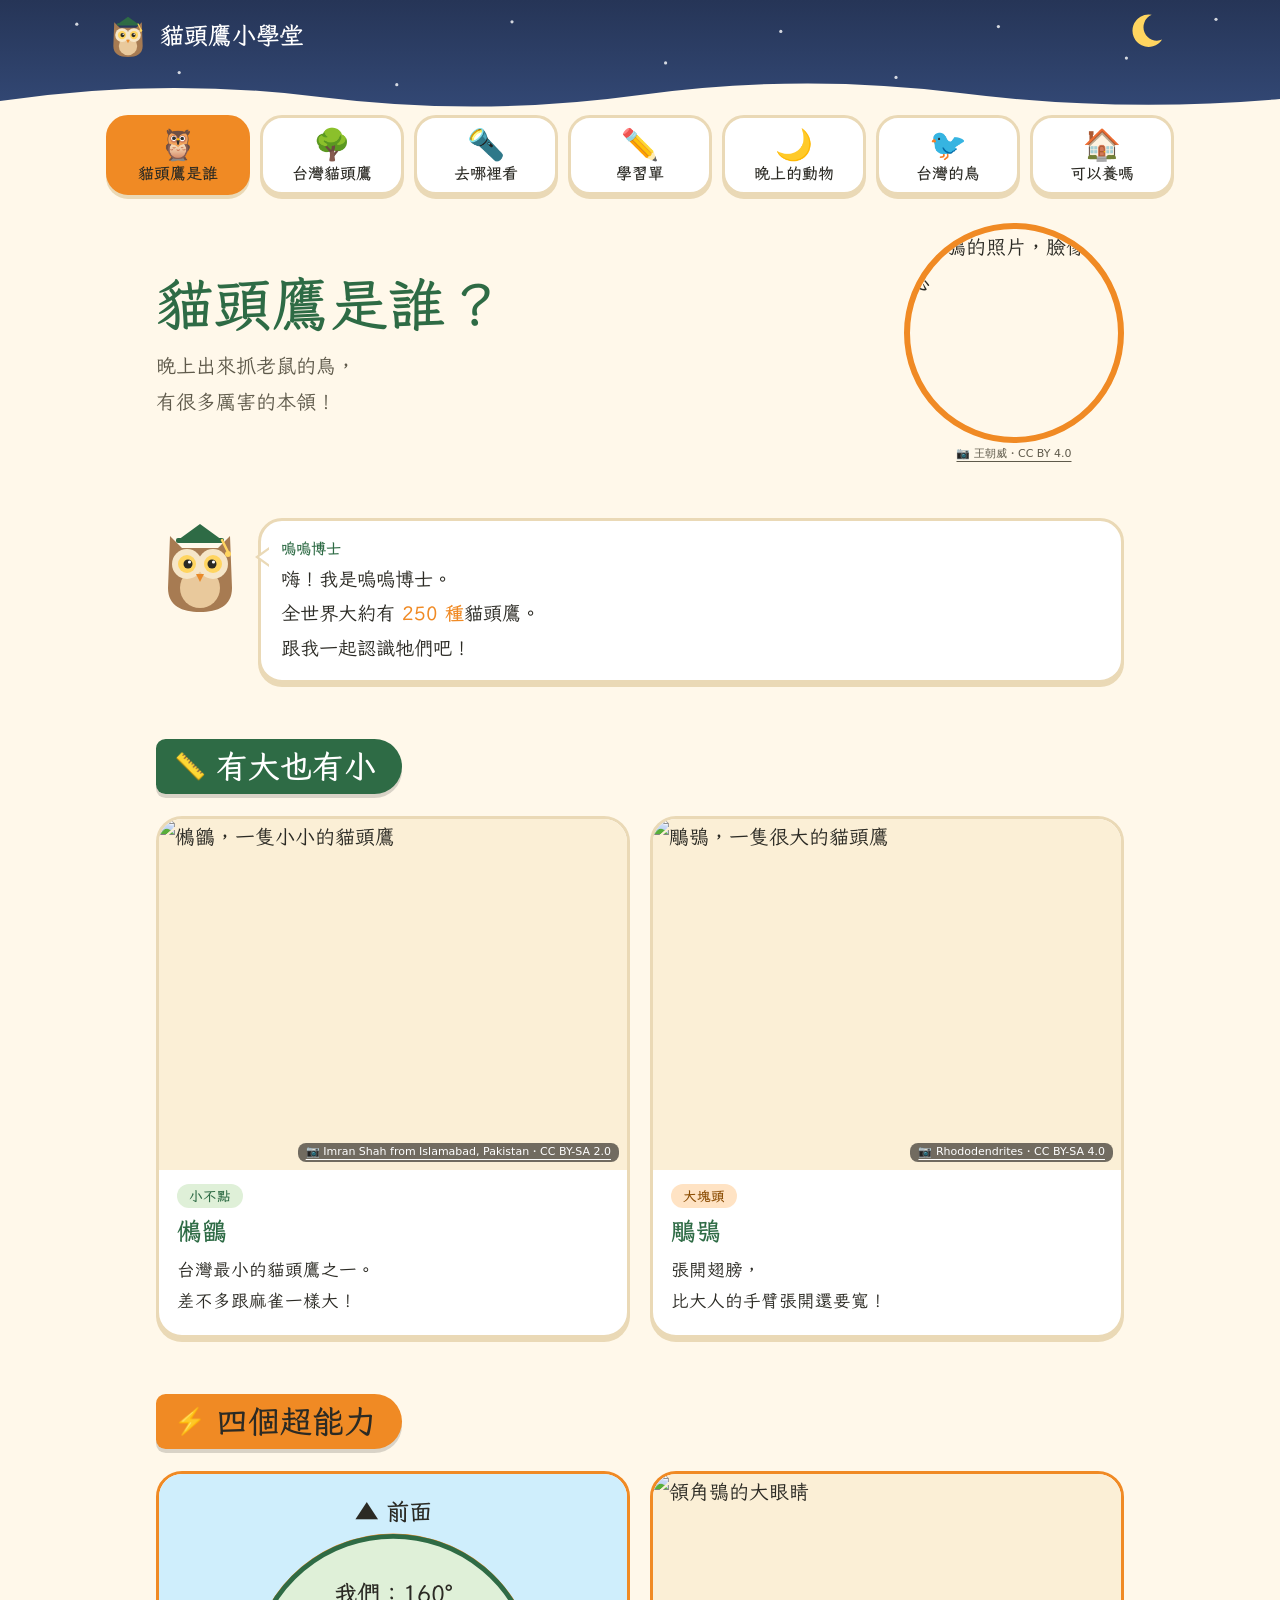
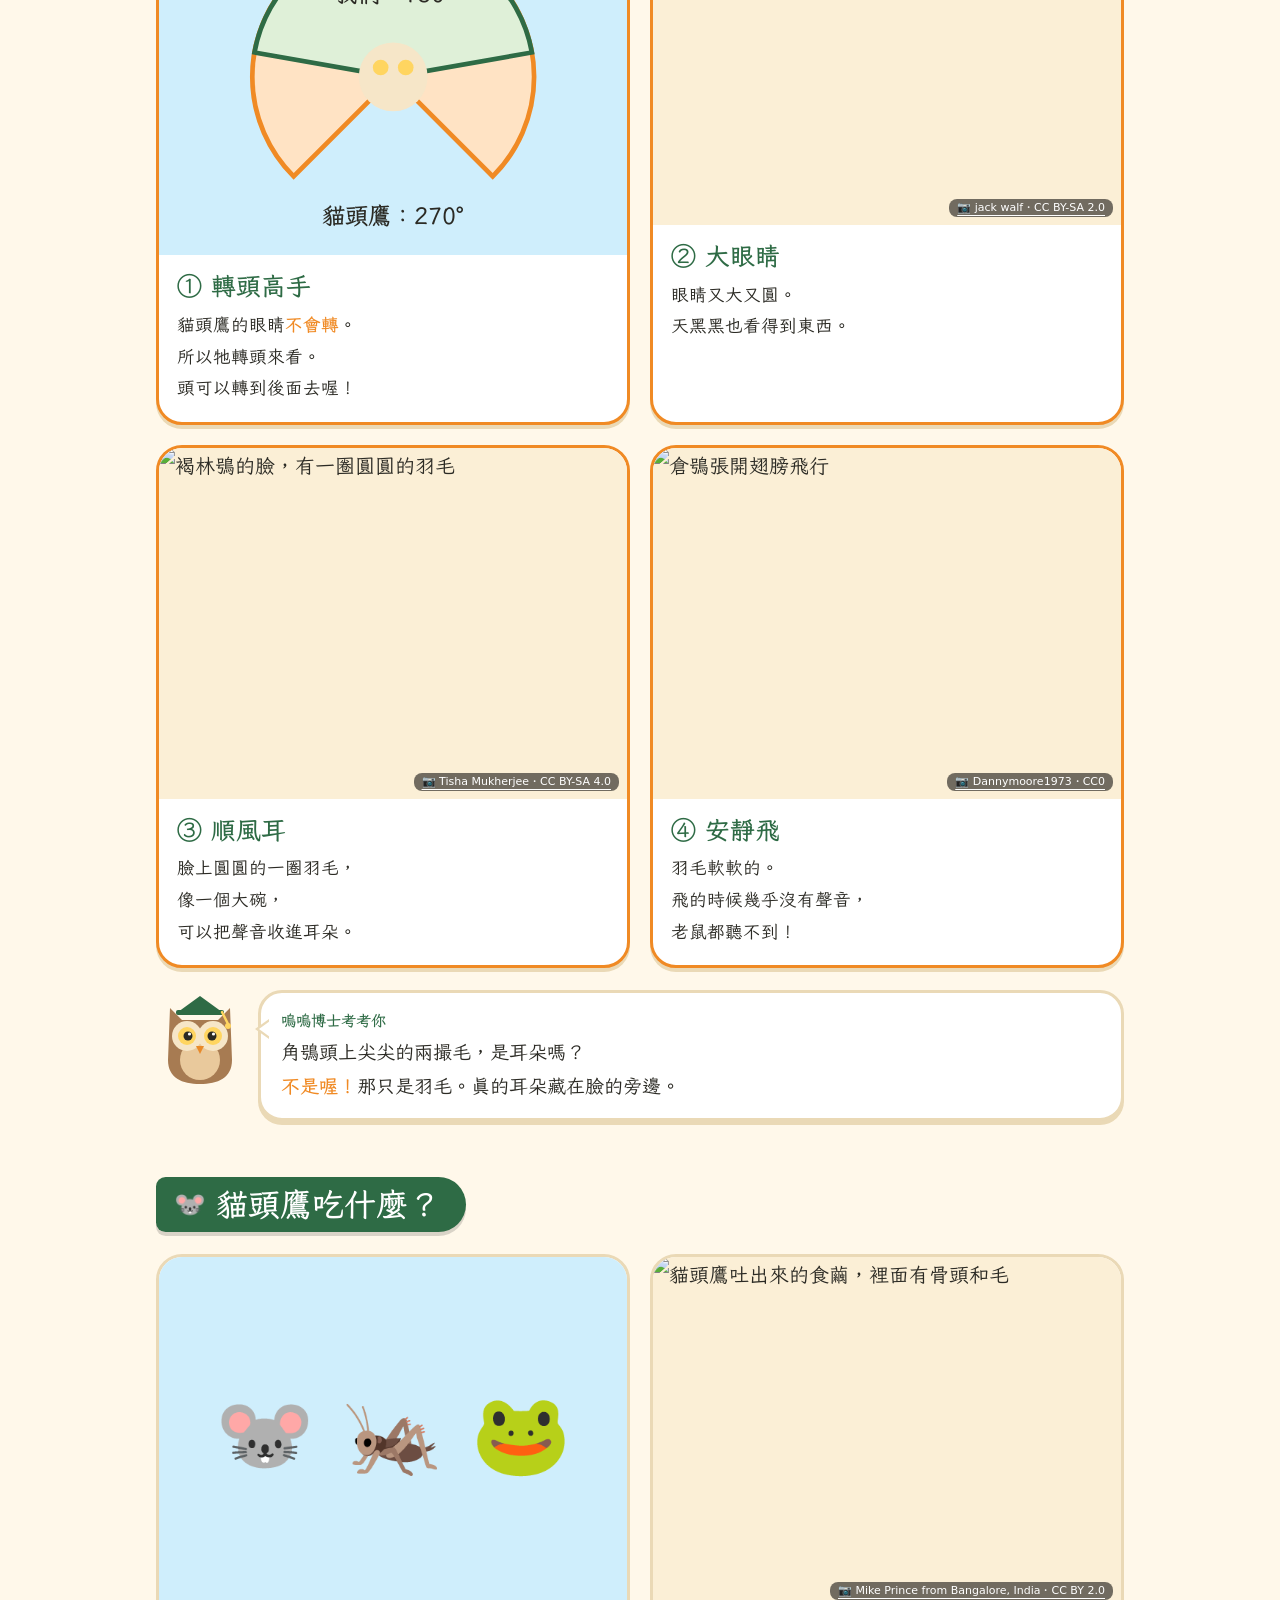
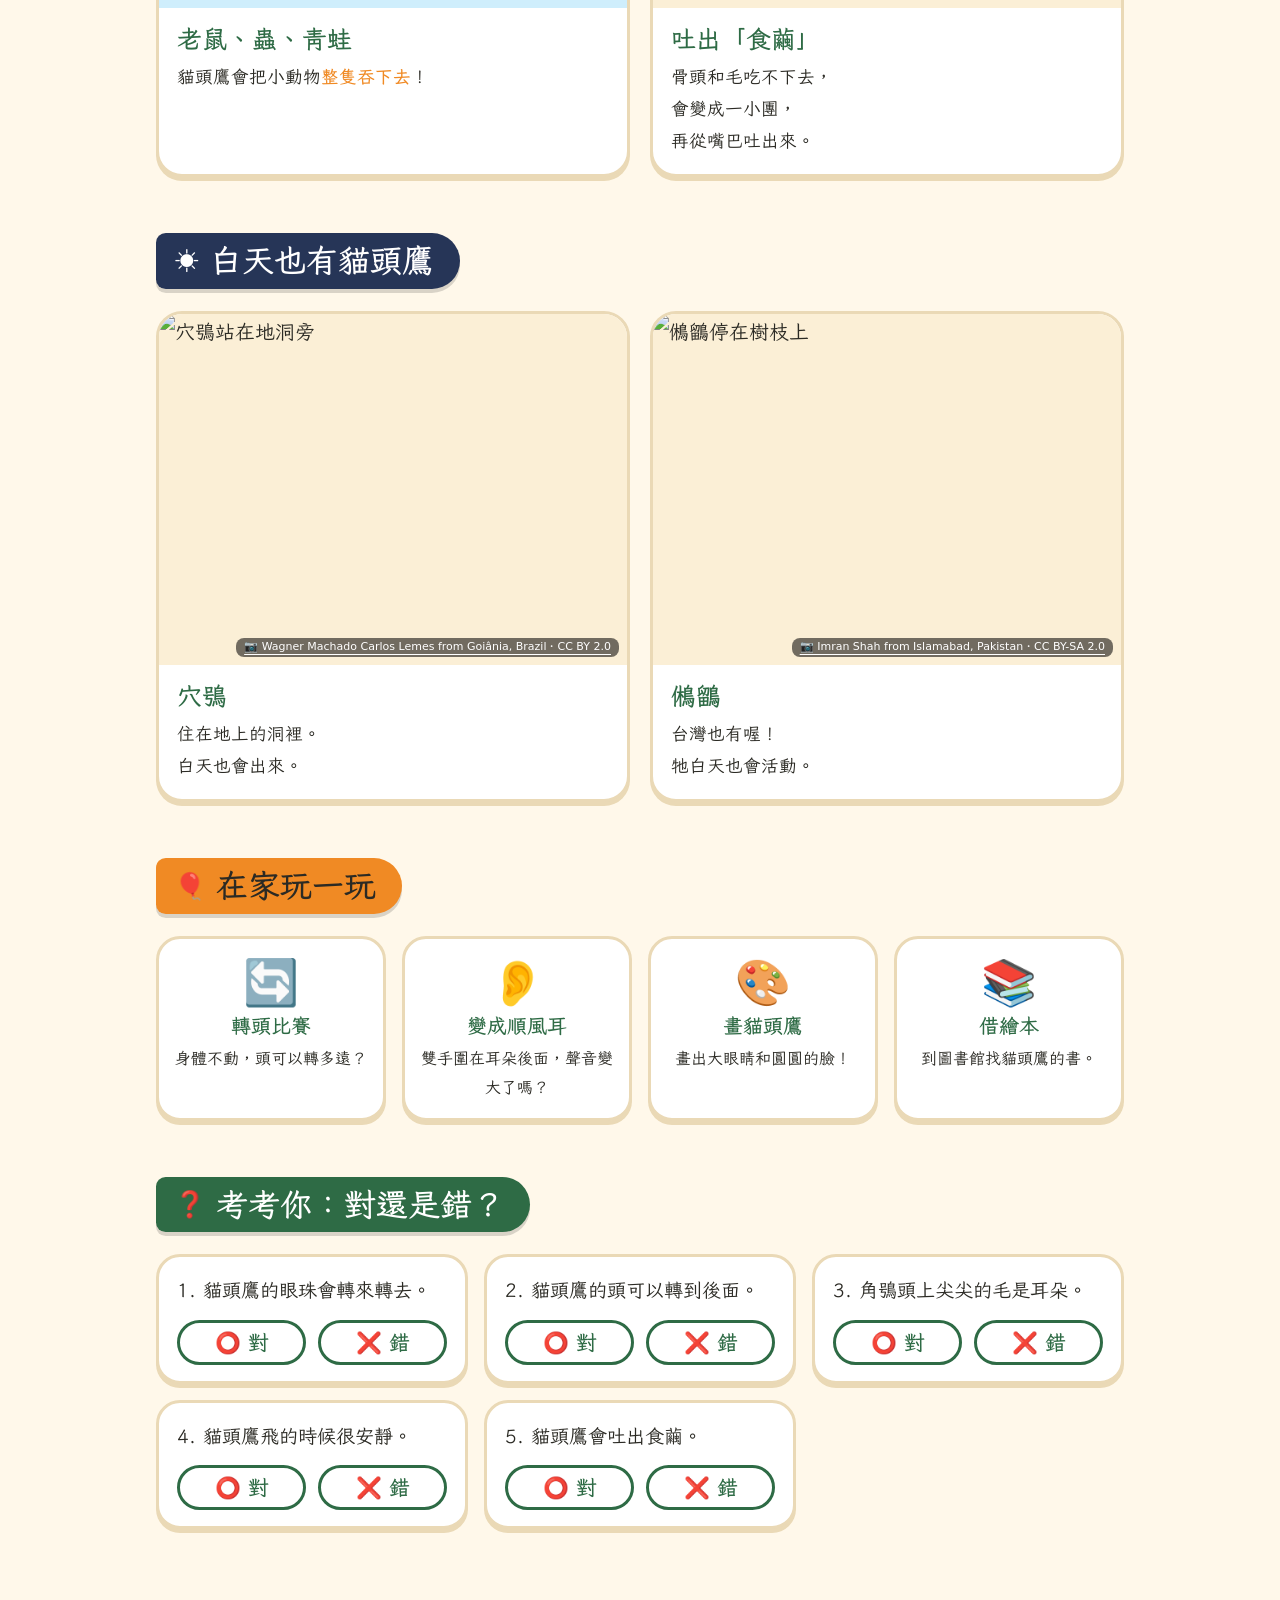
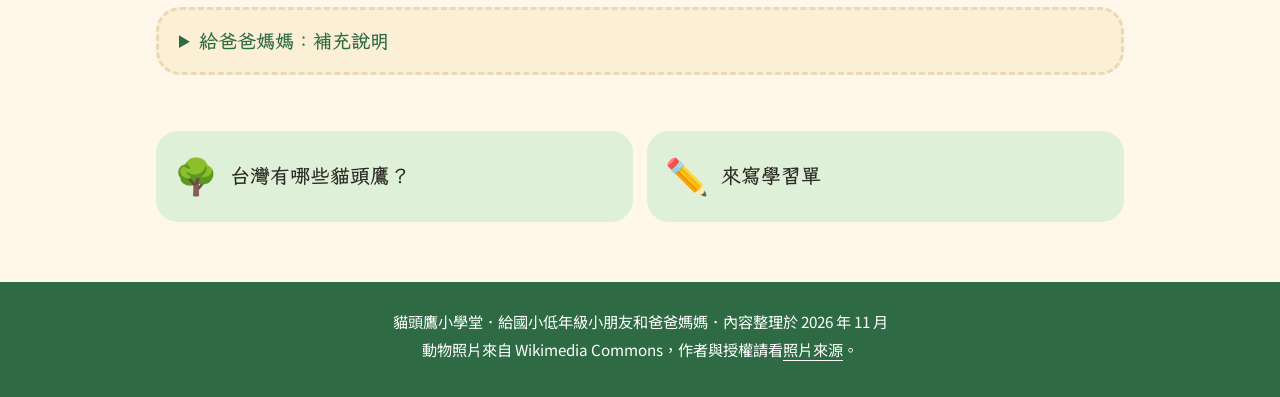
==== commit 00709371: "換更清楚的貓頭鷹照片、修正月亮與圓形照片說明" ====
--- a/index.html
+++ b/index.html
@@ -26,7 +26,7 @@
       <h1>貓頭鷹是誰？</h1>
       <p class="sub">晚上出來抓老鼠的鳥，<br>有很多厲害的本領！</p>
     </div>
-    <figure class="photo hero-pic" data-photo="lettia" data-alt="領角鴞的照片，眼睛橘橘的" style="border-radius:50%;overflow:hidden;border:6px solid var(--sun)"></figure>
+    <figure class="photo hero-pic" data-photo="tyto" data-alt="草鴞的照片，臉像愛心"></figure>
   </div>
 
   <div class="doctor">
@@ -66,7 +66,7 @@
         <div class="body"><h3>① 轉頭高手</h3><p>貓頭鷹的眼睛<b class="big-word">不會轉</b>。<br>所以牠轉頭來看。<br>頭可以轉到後面去喔！</p></div>
       </article>
       <article class="pcard star">
-        <figure class="photo" data-photo="ketupa" data-alt="黃魚鴞的大眼睛"></figure>
+        <figure class="photo" data-photo="lettia" data-alt="領角鴞的大眼睛"></figure>
         <div class="body"><h3>② 大眼睛</h3><p>眼睛又大又圓。<br>天黑黑也看得到東西。</p></div>
       </article>
       <article class="pcard star">
--- a/assets/style.css
+++ b/assets/style.css
@@ -62,6 +62,7 @@
   overflow: hidden;
 }
 .banner .stars { position: absolute; inset: 0; pointer-events: none; }
+.banner .moon { position: absolute; right: 9%; top: 12px; width: 38px; height: 38px; }
 .banner-in {
   position: relative;
   max-width: 1100px; margin: 0 auto;
@@ -107,6 +108,11 @@
 .title-block h1 { font-size: clamp(2.2rem, 7vw, 3.6rem); color: var(--forest); }
 .title-block .sub { font-size: 1.25rem; color: var(--soft-ink); margin-top: 6px; }
 .title-block .hero-pic { width: 220px; }
+.photo.hero-pic { background: none; }
+.photo.hero-pic img { aspect-ratio: 1; border-radius: 50%; border: 6px solid var(--sun); }
+.photo.hero-pic.red img { border-color: var(--berry); }
+.photo.hero-pic figcaption { position: static; background: none; color: var(--soft-ink); text-align: center; padding: 4px 0 0; max-width: none; }
+.photo.hero-pic figcaption a { color: var(--soft-ink); }
 
 /* Ribbon section heading */
 .ribbon {
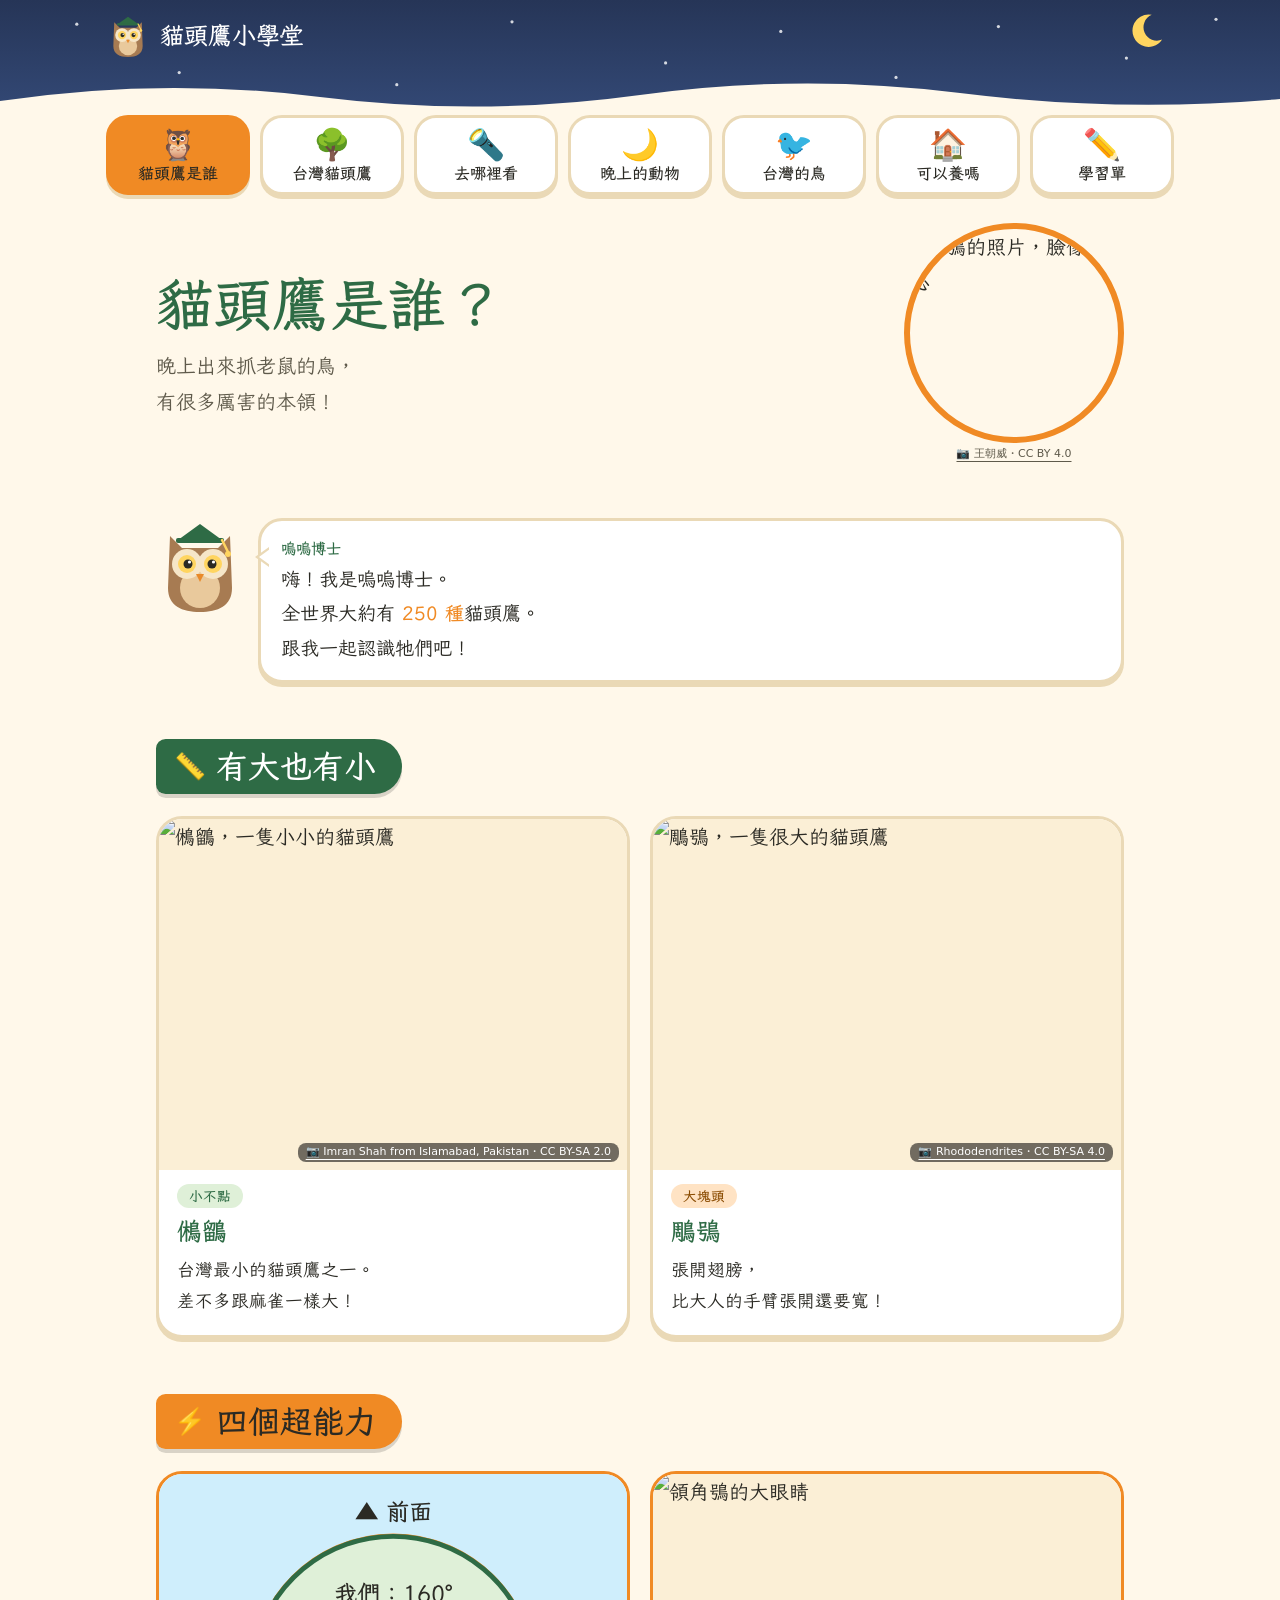
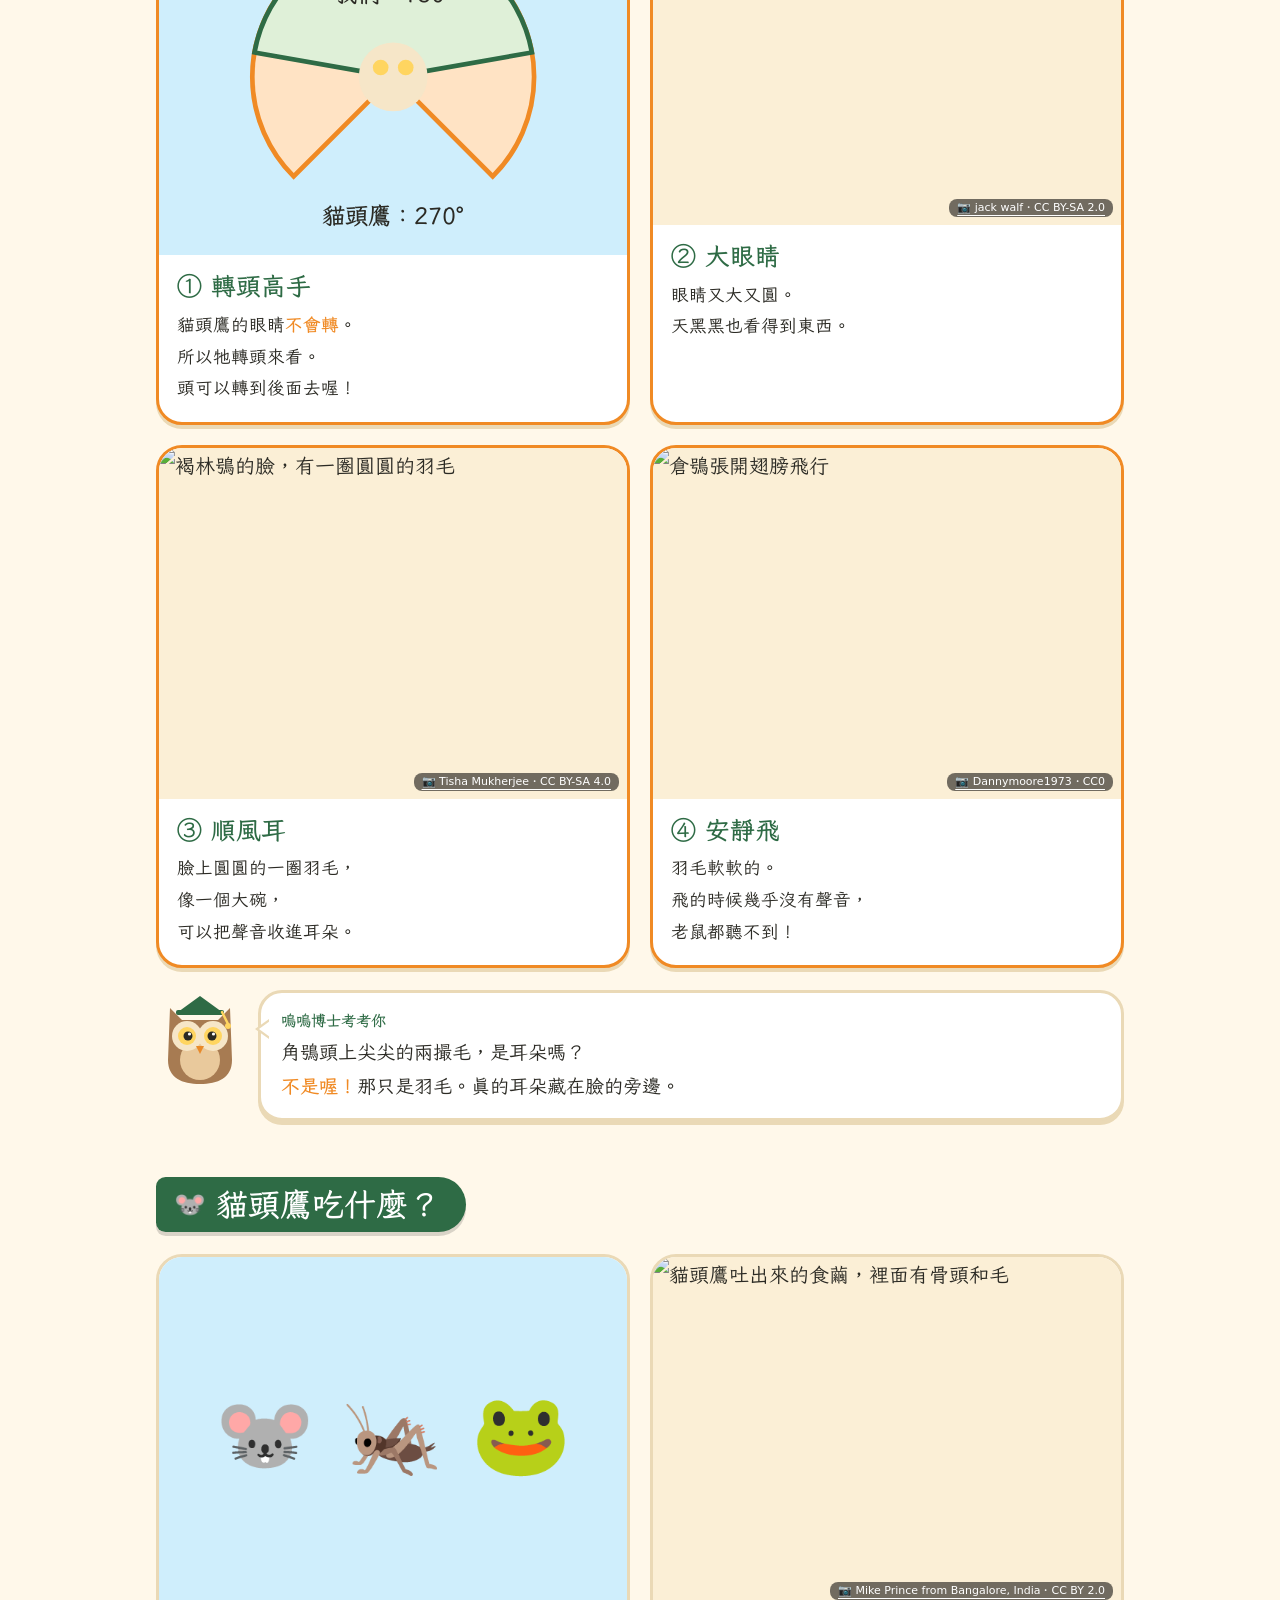
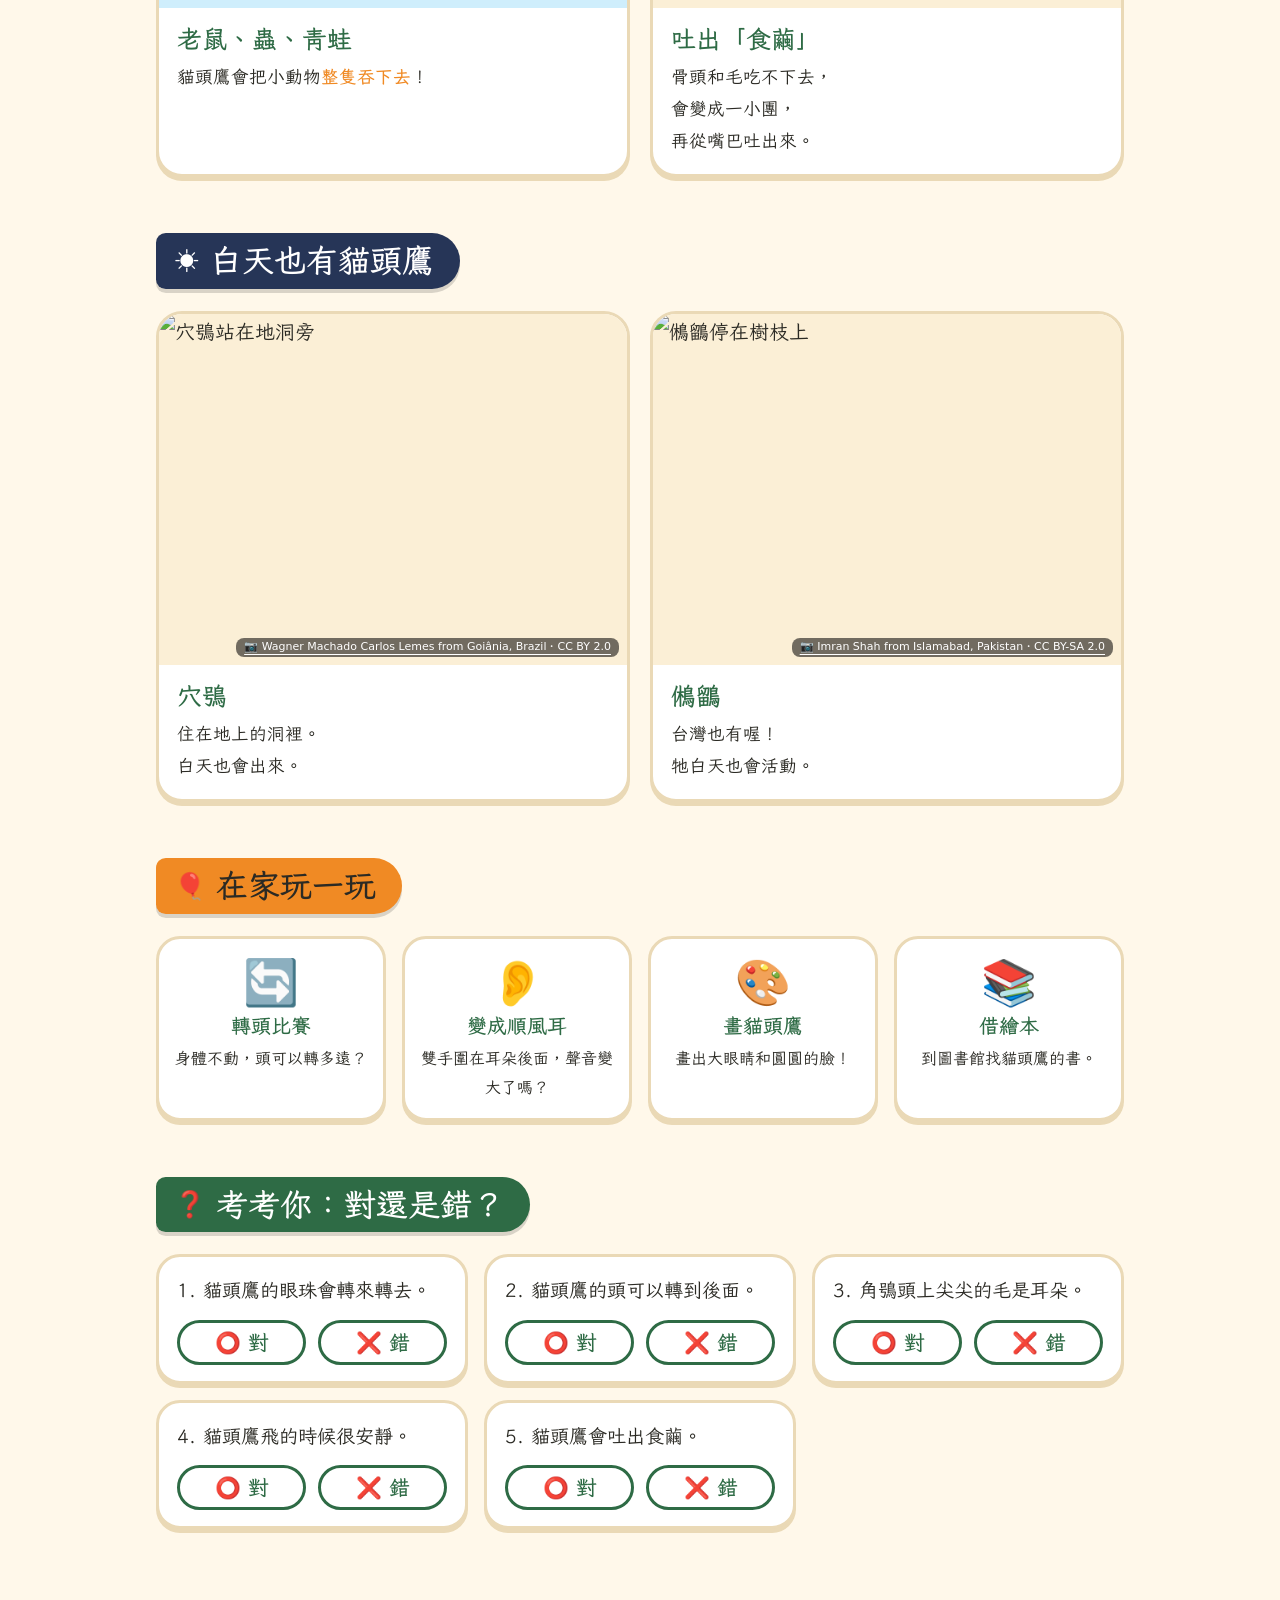
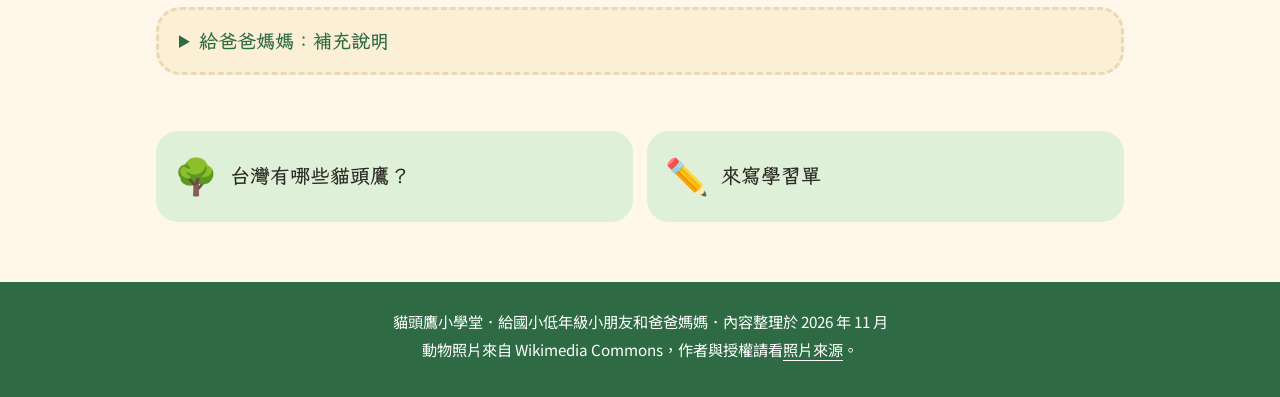
==== commit a890a4f1: "選單：學習單移到最後" ====
--- a/index.html
+++ b/index.html
@@ -8,7 +8,7 @@
 <link rel="preconnect" href="https://fonts.googleapis.com">
 <link rel="preconnect" href="https://fonts.gstatic.com" crossorigin>
 <link rel="stylesheet" href="https://fonts.googleapis.com/css2?family=LXGW+WenKai+TC:wght@400;700&family=Noto+Sans+TC:wght@400;700&display=swap">
-<link rel="stylesheet" href="assets/style.css">
+<link rel="stylesheet" href="assets/style.css?v=4">
 <style>
 .dial { background: var(--sky); display: grid; place-items: center; aspect-ratio: 4 / 3; }
 .dial svg { width: 80%; height: 92%; }
@@ -148,8 +148,8 @@
   </nav>
 </main>
 
-<script src="assets/photos.js"></script>
-<script src="assets/site.js"></script>
+<script src="assets/photos.js?v=4"></script>
+<script src="assets/site.js?v=4"></script>
 <script>
 renderQuiz(document.getElementById("quizBox"), document.getElementById("score"), [
   ["貓頭鷹的眼珠會轉來轉去。", false, "眼睛不會轉，所以牠要轉頭。"],
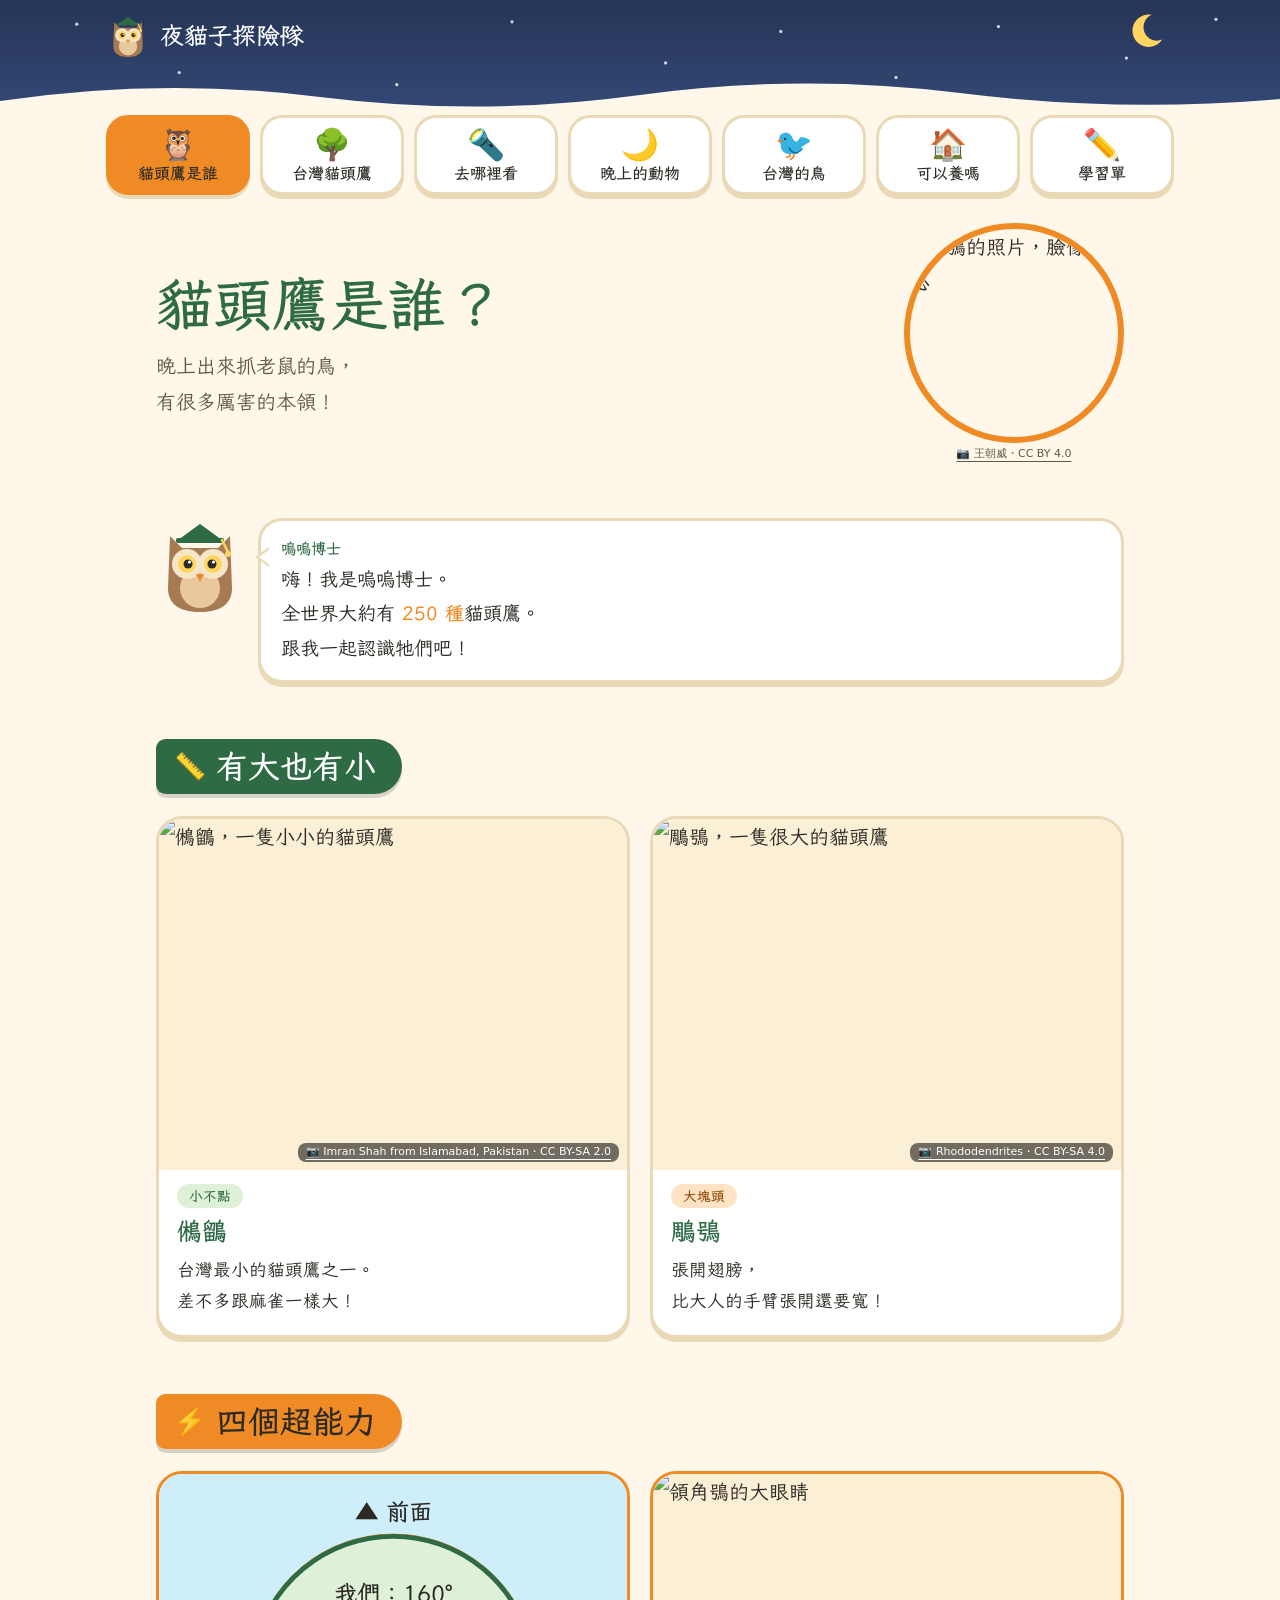
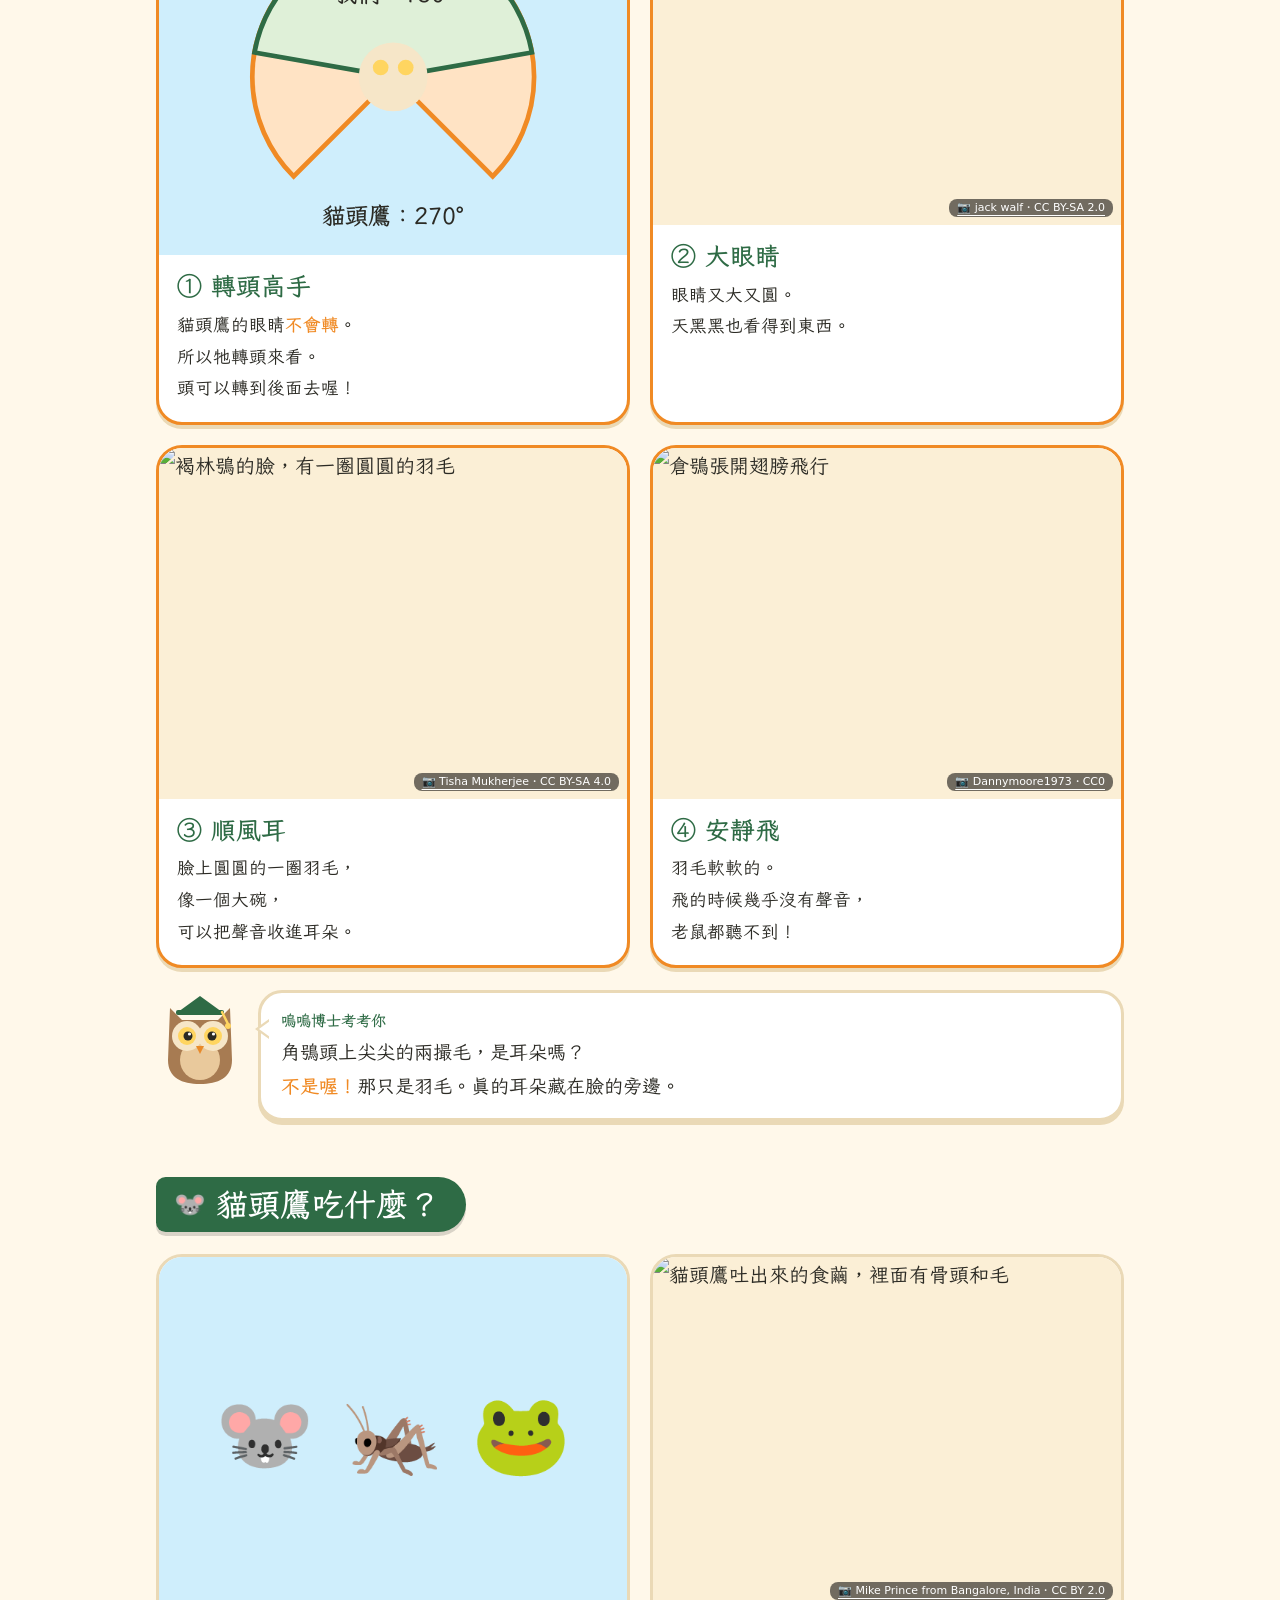
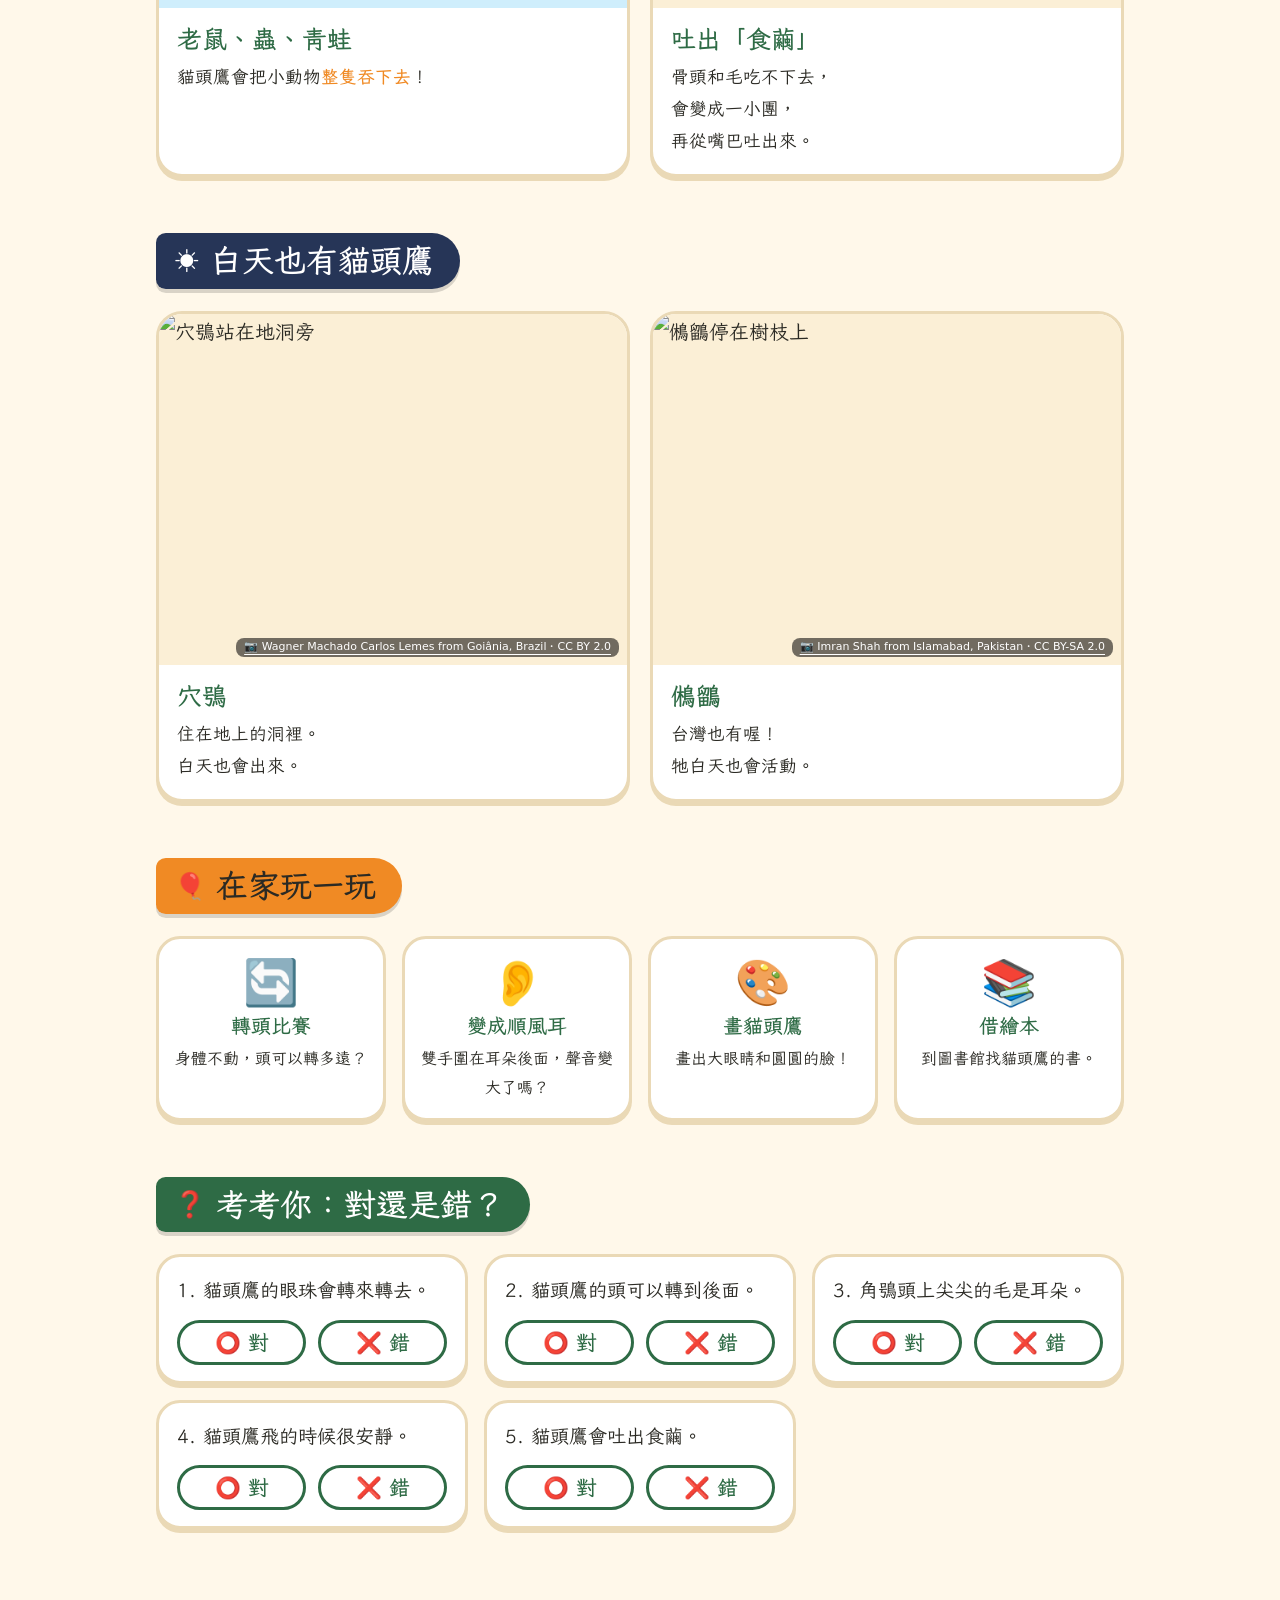
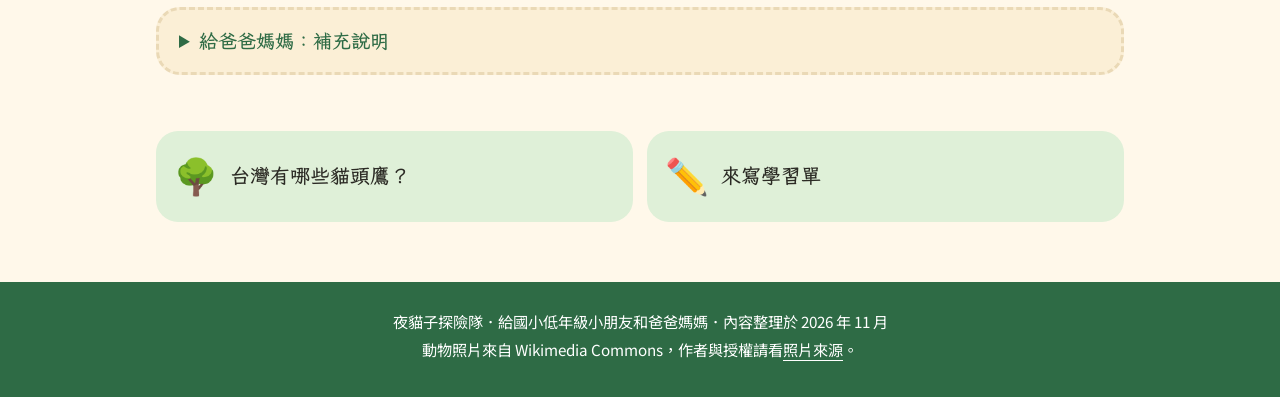
==== commit b6b7acb4: "網站改名：夜貓子探險隊" ====
--- a/index.html
+++ b/index.html
@@ -3,12 +3,12 @@
 <head>
 <meta charset="utf-8">
 <meta name="viewport" content="width=device-width, initial-scale=1, viewport-fit=cover">
-<title>貓頭鷹是誰？｜貓頭鷹小學堂</title>
+<title>貓頭鷹是誰？｜夜貓子探險隊</title>
 <meta name="description" content="給國小低年級的貓頭鷹圖鑑：轉頭、大眼睛、好耳朵、安靜飛行和食繭，還有小測驗。">
 <link rel="preconnect" href="https://fonts.googleapis.com">
 <link rel="preconnect" href="https://fonts.gstatic.com" crossorigin>
 <link rel="stylesheet" href="https://fonts.googleapis.com/css2?family=LXGW+WenKai+TC:wght@400;700&family=Noto+Sans+TC:wght@400;700&display=swap">
-<link rel="stylesheet" href="assets/style.css?v=4">
+<link rel="stylesheet" href="assets/style.css?v=5">
 <style>
 .dial { background: var(--sky); display: grid; place-items: center; aspect-ratio: 4 / 3; }
 .dial svg { width: 80%; height: 92%; }
@@ -148,8 +148,8 @@
   </nav>
 </main>
 
-<script src="assets/photos.js?v=4"></script>
-<script src="assets/site.js?v=4"></script>
+<script src="assets/photos.js?v=5"></script>
+<script src="assets/site.js?v=5"></script>
 <script>
 renderQuiz(document.getElementById("quizBox"), document.getElementById("score"), [
   ["貓頭鷹的眼珠會轉來轉去。", false, "眼睛不會轉，所以牠要轉頭。"],
--- a/assets/style.css
+++ b/assets/style.css
@@ -1,4 +1,4 @@
-/* 貓頭鷹小學堂 v2 — 森林繪本風：奶油紙底、森林綠、夕陽橘，大字、大照片、嗚嗚博士對話泡泡。 */
+/* 夜貓子探險隊 v2 — 森林繪本風：奶油紙底、森林綠、夕陽橘，大字、大照片、嗚嗚博士對話泡泡。 */
 :root {
   --paper: #fff8ea;
   --paper-2: #fbefd6;
